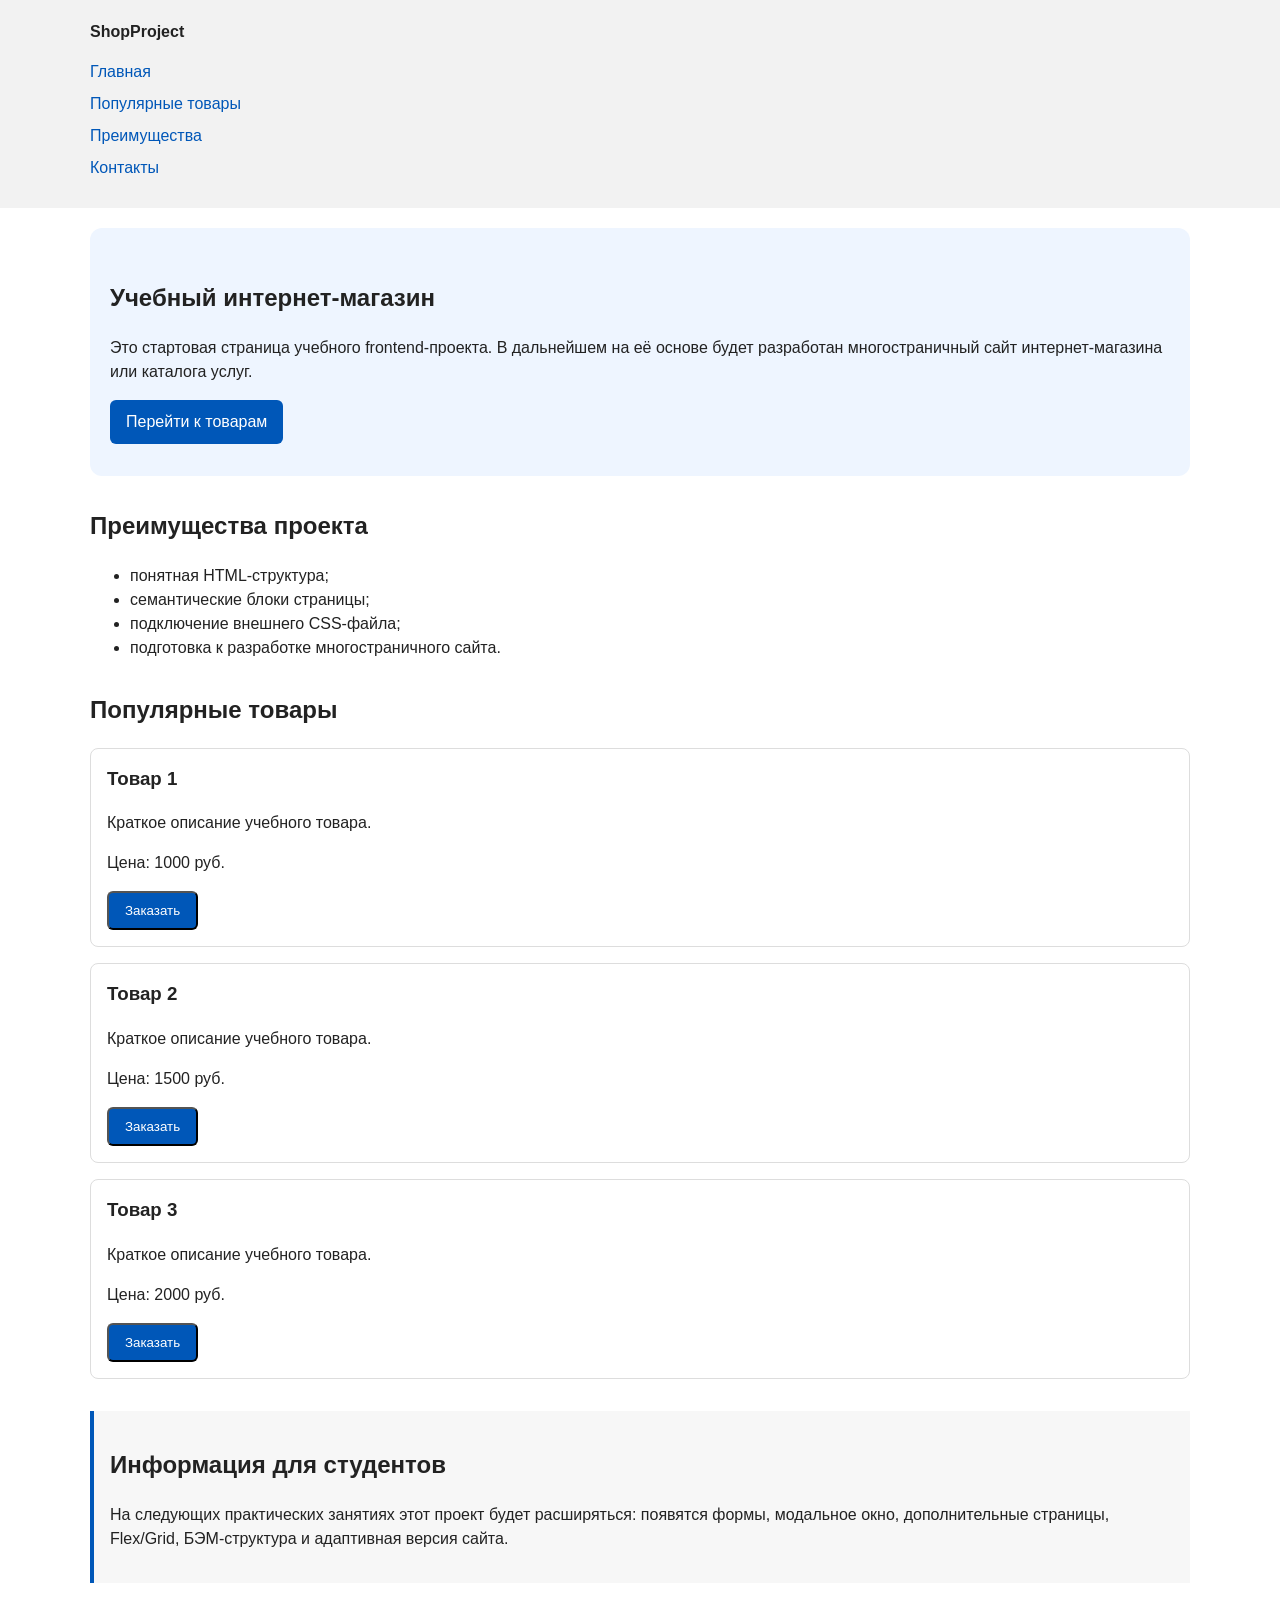
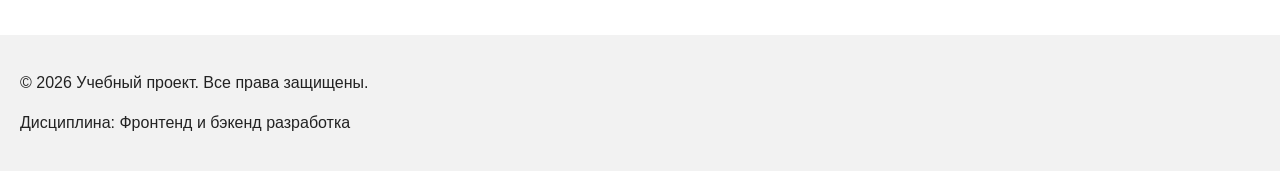
==== index.html @ 6df83c8a "feat: add oder form modal and validation" ====
<!DOCTYPE html>
<html lang="ru">
<head>
  <meta charset="UTF-8">
  <meta name="viewport" content="width=device-width, initial-scale=1.0">
  <title>Учебный интернет-магазин</title>
  <link rel="stylesheet" href="css/style.css">
  <script src="js/main.js" defer></script>
</head>
<body>
  <header>
    <div class="site-header">
      <a class="site-logo" href="index.html">ShopProject</a>
      <nav class="site-nav" aria-label="Основная навигация">
        <ul class="site-nav__list">
          <li><a href="index.html">Главная</a></li>
          <li><a href="#popular">Популярные товары</a></li>
          <li><a href="#advantages">Преимущества</a></li>
          <li><a href="#contacts">Контакты</a></li>
        </ul>
      </nav>
    </div>
  </header>
  <main>
    <!-- Основное содержимое страницы -->

    <section class="hero">
      <h1>Учебный интернет-магазин</h1>
      <p>
        Это стартовая страница учебного frontend-проекта.
        В дальнейшем на её основе будет разработан многостраничный сайт
        интернет-магазина или каталога услуг.
      </p>
      <a class="button" href="#popular">Перейти к товарам</a>
    </section>
    <section class="section" id="advantages">
      <h2>Преимущества проекта</h2>
      <ul class="advantages-list">
        <li>понятная HTML-структура;</li>
        <li>семантические блоки страницы;</li>
        <li>подключение внешнего CSS-файла;</li>
        <li>подготовка к разработке многостраничного сайта.</li>
      </ul>
    </section>
    <section class="section" id="popular">
      <h2>Популярные товары</h2>
      <article class="product-card">
        <h3>Товар 1</h3>
        <p>Краткое описание учебного товара.</p>
        <p>Цена: 1000 руб.</p>
        <button class="button product-card__button" type="button" data-product="Товар 1">
  Заказать
</button>
      </article>
      <article class="product-card">
        <h3>Товар 2</h3>
        <p>Краткое описание учебного товара.</p>
        <p>Цена: 1500 руб.</p>
        <button class="button product-card__button" type="button" data-product="Товар 1">
  Заказать
</button>
      </article>
      <article class="product-card">
        <h3>Товар 3</h3>
        <p>Краткое описание учебного товара.</p>
        <p>Цена: 2000 руб.</p>
        <button class="button product-card__button" type="button" data-product="Товар 1">
  Заказать
</button>
      </article>
    </section>
    <aside class="aside-info">
      <h2>Информация для студентов</h2>
      <p>
        На следующих практических занятиях этот проект будет расширяться:
        появятся формы, модальное окно, дополнительные страницы, Flex/Grid,
        БЭМ-структура и адаптивная версия сайта.
      </p>
    </aside>
  </main>
  <footer id="contacts">
    <p>&copy; 2026 Учебный проект. Все права защищены.</p>
    <p>Дисциплина: Фронтенд и бэкенд разработка</p>
  </footer>
</body>
<dialog class="order-dialog" id="order-dialog" aria-labelledby="order-dialog-title">
  <h2 id="order-dialog-title">Оформление заявки</h2>

  <form class="order-form" id="order-form" action="#" method="post" novalidate>
    <input id="selected-product" name="selected-product" type="hidden">

    <div class="form-field">
      <label for="order-name">Имя</label>
      <input
        id="order-name"
        name="name"
        type="text"
        placeholder="Введите ваше имя"
        minlength="2"
        autocomplete="given-name"
        required
      >
    </div>

    <div class="form-field">
      <label for="order-email">E-mail</label>
      <input
        id="order-email"
        name="email"
        type="email"
        placeholder="example@mail.ru"
        autocomplete="email"
        required
      >
    </div>

    <div class="form-field">
      <label for="order-phone">Телефон</label>
      <input
        id="order-phone"
        name="phone"
        type="tel"
        inputmode="tel"
        placeholder="+7 (900) 000-00-00"
        pattern="^\+7 \(\d{3}\) \d{3}-\d{2}-\d{2}$"
        required
      >
      <small>Формат: +7 (900) 000-00-00</small>
    </div>

    <div class="form-field">
      <label for="order-date">Дата связи</label>
      <input
        id="order-date"
        name="date"
        type="date"
      >
    </div>

    <div class="form-field">
      <label for="order-topic">Тема заявки</label>
      <select id="order-topic" name="topic" required>
        <option value="">Выберите тему</option>
        <option value="product">Заказ товара</option>
        <option value="consultation">Консультация</option>
        <option value="delivery">Доставка</option>
      </select>
    </div>

    <div class="form-field">
      <label for="order-comment">Комментарий</label>
      <textarea
        id="order-comment"
        name="comment"
        rows="4"
        placeholder="Укажите дополнительную информацию"
      ></textarea>
    </div>

    <div class="form-field form-field--checkbox">
      <label>
        <input
          id="order-agreement"
          name="agreement"
          type="checkbox"
          required
        >
        Я согласен на обработку данных
      </label>
    </div>

    <div class="form-actions">
      <button type="button" id="close-order-dialog">Закрыть</button>
      <button type="submit">Отправить заявку</button>
    </div>
  </form>
</dialog>

<p class="success-message" id="success-message" hidden>
  Форма успешно отправлена!
</p>
</html>
---- css/style.css ----
/*
Универсальное правило для всех элементов.
border-box делает расчёт размеров более понятным:
width включает content, padding и border.
*/
* {
  box-sizing: border-box;
}

/*
Убираем стандартный внешний отступ браузера у body.
Без этого вокруг страницы может появиться белая рамка.
*/
body {
  margin: 0;
  font-family: Arial, sans-serif;
  line-height: 1.5;
  color: #222222;
  background-color: #ffffff;
}

/*
Задаём внутренние отступы для основных областей страницы.
Это делает содержимое визуально отделённым от краёв окна браузера.
*/
header,
main,
footer {
  padding: 20px;
}

/*
Оформляем шапку страницы.
Пока используется простой светло-серый фон.
*/
header {
  background-color: #f2f2f2;
}

/*
Оформляем подвал страницы тем же фоном,
чтобы визуально отделить его от основного содержимого.
*/
footer {
  background-color: #f2f2f2;
}

/*
Ограничиваем ширину содержимого шапки,
чтобы оно не растягивалось слишком сильно на широких экранах.
*/
.site-header {
  max-width: 1100px;
  margin: 0 auto;
}

/*
Оформляем текстовый логотип.
*/
.site-logo {
  font-weight: bold;
  text-decoration: none;
  color: #222222;
}

/*
Убираем стандартные отступы и маркеры списка навигации.
*/
.site-nav__list {
  padding: 0;
  margin: 16px 0 0;
  list-style: none;
}

/*
Добавляем расстояние между пунктами меню.
*/
.site-nav__list li {
  margin-bottom: 8px;
}

/*
Оформляем ссылки меню.
*/
.site-nav__list a {
  color: #0057b8;
  text-decoration: none;
}

/*
При наведении мыши подчёркиваем ссылку.
Подробно состояния интерфейса будут рассмотрены в практической работе 1.7.
*/
.site-nav__list a:hover {
  text-decoration: underline;
}

/*
Hero-блок — первый крупный блок страницы.
Он визуально отделяется от остальных разделов фоном и отступами.
*/
.hero {
  max-width: 1100px;
  margin: 0 auto 32px;
  padding: 32px 20px;
  background-color: #eef5ff;
  border-radius: 12px;
}

/*
Общий класс для разделов страницы.
*/
.section {
  max-width: 1100px;
  margin: 0 auto 32px;
}

/*
Убираем лишний верхний отступ у заголовков разделов.
*/
.section h2 {
  margin-top: 0;
}

/*
Карточка товара — самостоятельный блок.
На следующих занятиях карточки будут доработаны и выстроены в сетку.
*/
.product-card {
  margin-bottom: 16px;
  padding: 16px;
  border: 1px solid #dddddd;
  border-radius: 8px;
  background-color: #ffffff;
}

/*
Убираем лишний верхний отступ у заголовка карточки.
*/
.product-card h3 {
  margin-top: 0;
}

/*
Пока это обычная ссылка, но визуально она оформляется как кнопка.
*/
.button {
  display: inline-block;
  padding: 10px 16px;
  color: #ffffff;
  background-color: #0057b8;
  text-decoration: none;
  border-radius: 6px;
}

/*
Простое состояние наведения для кнопки.
*/
.button:hover {
  background-color: #003f86;
}

/*
Дополнительный информационный блок.
*/
.aside-info {
  max-width: 1100px;
  margin: 0 auto 32px;
  padding: 16px;
  border-left: 4px solid #0057b8;
  background-color: #f7f7f7;
}
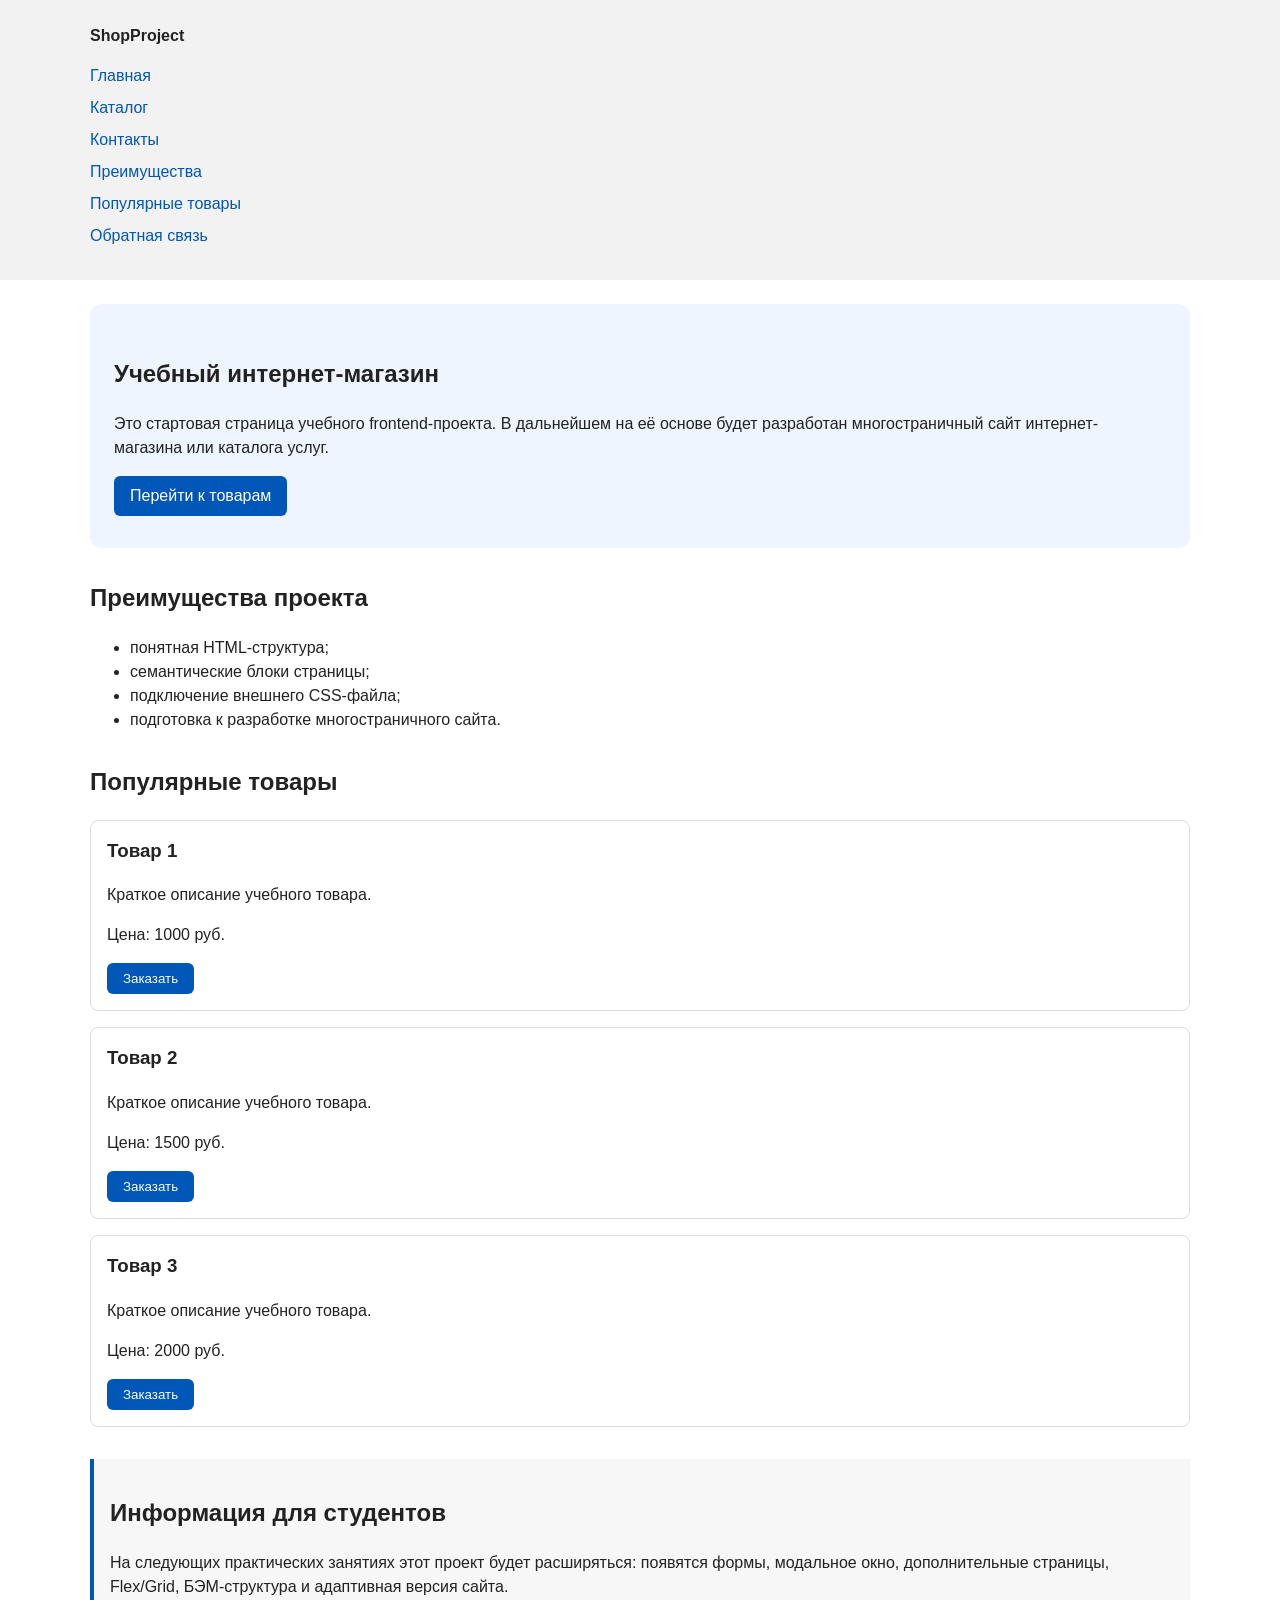
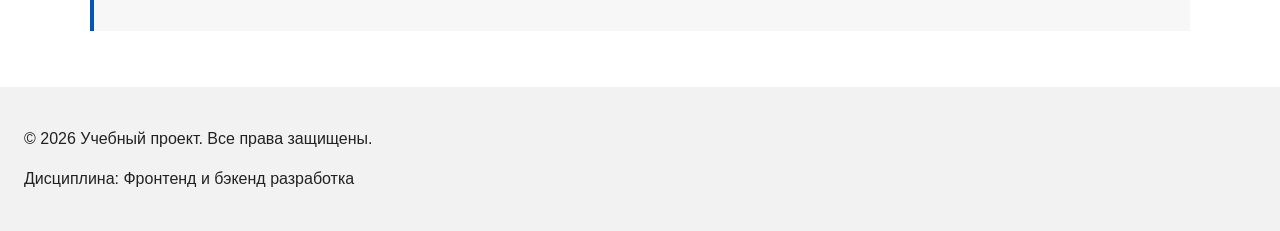
==== commit 2aafa9e9: "feat: add multi-page structure navigation and anchors" ====
--- a/index.html
+++ b/index.html
@@ -12,13 +12,15 @@
     <div class="site-header">
       <a class="site-logo" href="index.html">ShopProject</a>
       <nav class="site-nav" aria-label="Основная навигация">
-        <ul class="site-nav__list">
-          <li><a href="index.html">Главная</a></li>
-          <li><a href="#popular">Популярные товары</a></li>
-          <li><a href="#advantages">Преимущества</a></li>
-          <li><a href="#contacts">Контакты</a></li>
-        </ul>
-      </nav>
+  <ul class="site-nav__list">
+    <li><a href="index.html">Главная</a></li>
+    <li><a href="catalog.html">Каталог</a></li>
+    <li><a href="contacts.html">Контакты</a></li>
+    <li><a href="index.html#advantages">Преимущества</a></li>
+    <li><a href="index.html#popular">Популярные товары</a></li>
+    <li><a href="index.html#contacts">Обратная связь</a></li>
+  </ul>
+</nav>
     </div>
   </header>
   <main>
--- a/css/style.css
+++ b/css/style.css
@@ -7,18 +7,21 @@
   box-sizing: border-box;
 }
 
-/*
-Убираем стандартный внешний отступ браузера у body.
-Без этого вокруг страницы может появиться белая рамка.
-*/
+/* ===============================
+   2. Базовые стили
+   =============================== */
+
+* {
+  box-sizing: border-box;
+}
+
 body {
   margin: 0;
   font-family: Arial, sans-serif;
   line-height: 1.5;
-  color: #222222;
-  background-color: #ffffff;
-}
-
+  color: var(--color-text);
+  background-color: var(--color-bg);
+}
 /*
 Задаём внутренние отступы для основных областей страницы.
 Это делает содержимое визуально отделённым от краёв окна браузера.
@@ -26,7 +29,7 @@
 header,
 main,
 footer {
-  padding: 20px;
+  padding: var(--space-lg);
 }
 
 /*
@@ -127,30 +130,54 @@
 На следующих занятиях карточки будут доработаны и выстроены в сетку.
 */
 .product-card {
-  margin-bottom: 16px;
-  padding: 16px;
-  border: 1px solid #dddddd;
-  border-radius: 8px;
-  background-color: #ffffff;
-}
-
-/*
-Убираем лишний верхний отступ у заголовка карточки.
-*/
+  margin-bottom: var(--space-md);
+  padding: var(--space-md);
+  border: 1px solid var(--color-border);
+  border-radius: var(--radius-md);
+  background-color: var(--color-bg);
+}
+
+.product-card:hover {
+  border-color: var(--color-primary);
+}
+
 .product-card h3 {
   margin-top: 0;
 }
 
 /*
+Убираем лишний верхний отступ у заголовка карточки.
+*/
+.product-card h3 {
+  margin-top: 0;
+}
+
+/*
 Пока это обычная ссылка, но визуально она оформляется как кнопка.
 */
 .button {
   display: inline-block;
-  padding: 10px 16px;
-  color: #ffffff;
-  background-color: #0057b8;
+  padding: var(--space-sm) var(--space-md);
+  color: var(--color-white);
+  background-color: var(--color-primary);
   text-decoration: none;
-  border-radius: 6px;
+  border: none;
+  border-radius: var(--radius-sm);
+  cursor: pointer;
+}
+
+.button:hover {
+  background-color: var(--color-primary-dark);
+}
+
+.button:focus-visible {
+  outline: 2px solid var(--color-primary);
+  outline-offset: 3px;
+}
+
+.button:disabled {
+  opacity: 0.6;
+  cursor: not-allowed;
 }
 
 /*
@@ -164,9 +191,261 @@
 Дополнительный информационный блок.
 */
 .aside-info {
-  max-width: 1100px;
-  margin: 0 auto 32px;
-  padding: 16px;
-  border-left: 4px solid #0057b8;
-  background-color: #f7f7f7;
-}
+  max-width: var(--container-width);
+  margin: 0 auto var(--space-xl);
+  padding: var(--space-md);
+  border-left: 4px solid var(--color-primary);
+  background-color: var(--color-surface);
+}
+/*
+  Модальное окно.
+  Элемент dialog сам умеет открываться поверх страницы.
+*/
+.order-dialog {
+  width: min(100% - 32px, 560px);
+  padding: 24px;
+  border: none;
+  border-radius: 12px;
+}
+
+/*
+  Затемнение фона за модальным окном.
+*/
+.order-dialog::backdrop {
+  background-color: rgba(0, 0, 0, 0.5);
+}
+
+/*
+  Поле формы.
+  Каждый блок получает нижний отступ.
+*/
+.form-field {
+  margin-bottom: 16px;
+}
+
+/*
+  Подпись поля.
+*/
+.form-field label {
+  display: block;
+  margin-bottom: 6px;
+}
+
+/*
+  Основные поля формы.
+*/
+.form-field input,
+.form-field select,
+.form-field textarea {
+  width: 100%;
+  padding: 10px 12px;
+  border: 1px solid #cccccc;
+  border-radius: 6px;
+  font: inherit;
+}
+
+/*
+  Checkbox не должен занимать всю ширину.
+*/
+.form-field input[type="checkbox"] {
+  width: auto;
+}
+
+/*
+  Подсказка под полем телефона.
+*/
+.form-field small {
+  display: block;
+  margin-top: 4px;
+  color: #666666;
+}
+
+/*
+  Видимый фокус для клавиатурной навигации.
+*/
+.form-field input:focus-visible,
+.form-field select:focus-visible,
+.form-field textarea:focus-visible,
+.form-actions button:focus-visible {
+  outline: 2px solid #0057b8;
+  outline-offset: 2px;
+}
+
+/*
+  Подсветка ошибочных полей.
+  Атрибут aria-invalid будет добавляться через JavaScript.
+*/
+[aria-invalid="true"] {
+  border-color: #b00020;
+}
+
+/*
+  Кнопки формы.
+*/
+.form-actions {
+  display: flex;
+  gap: 12px;
+  margin-top: 20px;
+}
+
+/*
+  Сообщение об успешной отправке.
+*/
+.success-message {
+  max-width: var(--container-width);
+  margin: var(--space-lg) auto;
+  padding: var(--space-md);
+  border-left: 4px solid var(--color-success);
+  background-color: var(--color-success-bg);
+}
+
+/* ===============================
+   1. Переменные проекта
+   =============================== */
+:root {
+  /* Основные цвета проекта */
+  --color-bg: #ffffff;
+  --color-text: #222222;
+  --color-muted: #666666;
+  --color-primary: #0057b8;
+  --color-primary-dark: #003f86;
+  --color-border: #dddddd;
+  --color-surface: #f7f7f7;
+  --color-surface-accent: #eef5ff;
+  --color-danger: #b00020;
+  --color-success: #168a2f;
+  --color-success-bg: #eefaf0;
+  --color-white: #ffffff;
+
+  /* Отступы */
+  --space-xs: 4px;
+  --space-sm: 8px;
+  --space-md: 16px;
+  --space-lg: 24px;
+  --space-xl: 32px;
+
+  /* Скругления */
+  --radius-sm: 6px;
+  --radius-md: 8px;
+  --radius-lg: 12px;
+
+  /* Размеры */
+  --container-width: 1100px;
+}
+/* ===============================
+   3. Общие элементы интерфейса
+   =============================== */
+a {
+  color: var(--color-primary);
+}
+
+a:hover {
+  color: var(--color-primary-dark);
+}
+
+a:focus-visible {
+  outline: 2px solid var(--color-primary);
+  outline-offset: 3px;
+}
+/* ===============================
+   4. Компоненты страницы
+   =============================== */
+.hero {
+  max-width: var(--container-width);
+  margin: 0 auto var(--space-xl);
+  padding: var(--space-xl) var(--space-lg);
+  background-color: var(--color-surface-accent);
+  border-radius: var(--radius-lg);
+}
+
+.section {
+  max-width: var(--container-width);
+  margin: 0 auto var(--space-xl);
+}
+
+.section h2 {
+  margin-top: 0;
+}
+/* ===============================
+   5. Форма и модальное окно
+   =============================== */
+
+.order-dialog {
+  width: min(100% - 32px, 560px);
+  padding: var(--space-lg);
+  border: none;
+  border-radius: var(--radius-lg);
+}
+
+.order-dialog::backdrop {
+  background-color: rgba(0, 0, 0, 0.5);
+}
+
+.form-field {
+  margin-bottom: var(--space-md);
+}
+
+.form-field label {
+  display: block;
+  margin-bottom: var(--space-xs);
+}
+
+.form-field input,
+.form-field select,
+.form-field textarea {
+  width: 100%;
+  padding: 10px 12px;
+  border: 1px solid var(--color-border);
+  border-radius: var(--radius-sm);
+  font: inherit;
+}
+
+.form-field input[type="checkbox"] {
+  width: auto;
+}
+
+.form-field small {
+  display: block;
+  margin-top: var(--space-xs);
+  color: var(--color-muted);
+}
+
+.form-field input:hover,
+.form-field select:hover,
+.form-field textarea:hover {
+  border-color: var(--color-primary);
+}
+
+.form-field input:focus-visible,
+.form-field select:focus-visible,
+.form-field textarea:focus-visible,
+.form-actions button:focus-visible {
+  outline: 2px solid var(--color-primary);
+  outline-offset: 3px;
+}
+
+[aria-invalid="true"] {
+  border-color: var(--color-danger);
+}
+.breadcrumbs {
+  max-width: var(--container-width);
+  margin: 0 auto var(--space-md);
+  font-size: 14px;
+  color: var(--color-muted);
+}
+
+.breadcrumbs a {
+  color: var(--color-primary);
+}
+
+.breadcrumbs span::before {
+  content: " / ";
+  color: var(--color-muted);
+}
+html {
+  scroll-behavior: smooth;
+}
+:target {
+  outline: 2px dashed var(--color-primary);
+  outline-offset: 4px;
+}
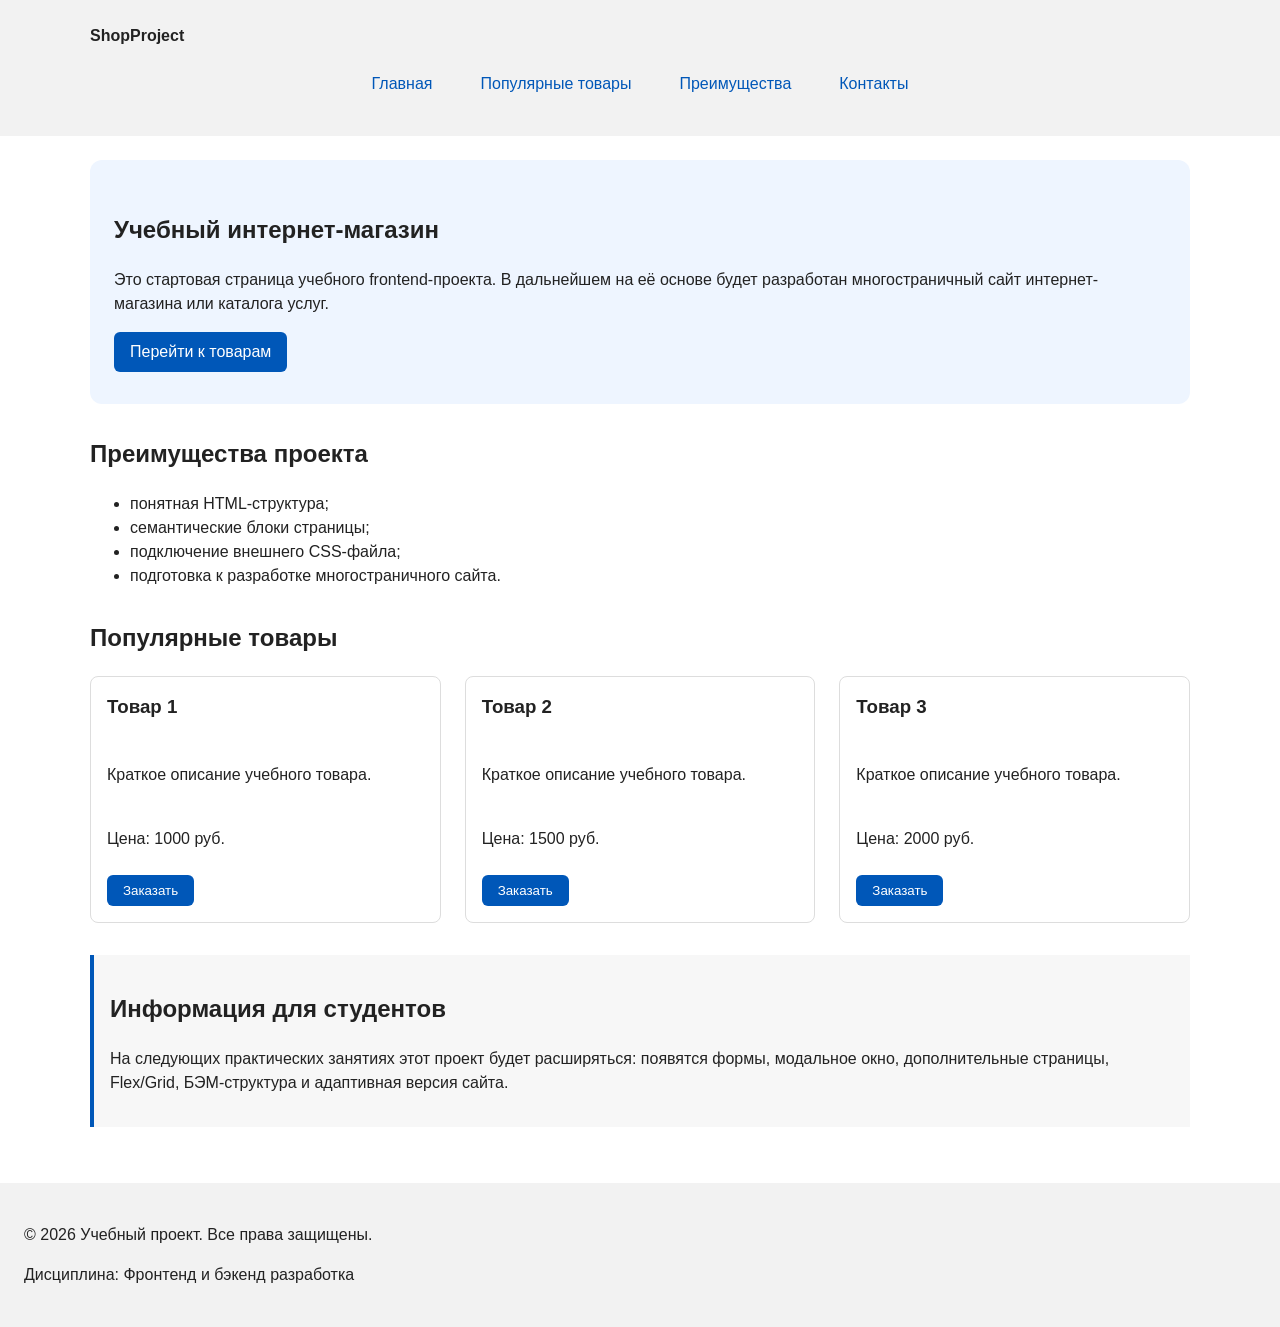
==== commit e78c383d: "feat: add flex navigation and grid catalog layout" ====
--- a/index.html
+++ b/index.html
@@ -12,15 +12,13 @@
     <div class="site-header">
       <a class="site-logo" href="index.html">ShopProject</a>
       <nav class="site-nav" aria-label="Основная навигация">
-  <ul class="site-nav__list">
-    <li><a href="index.html">Главная</a></li>
-    <li><a href="catalog.html">Каталог</a></li>
-    <li><a href="contacts.html">Контакты</a></li>
-    <li><a href="index.html#advantages">Преимущества</a></li>
-    <li><a href="index.html#popular">Популярные товары</a></li>
-    <li><a href="index.html#contacts">Обратная связь</a></li>
-  </ul>
-</nav>
+        <ul class="site-nav__list">
+          <li><a href="index.html">Главная</a></li>
+          <li><a href="#popular">Популярные товары</a></li>
+          <li><a href="#advantages">Преимущества</a></li>
+          <li><a href="#contacts">Контакты</a></li>
+        </ul>
+      </nav>
     </div>
   </header>
   <main>
@@ -45,32 +43,37 @@
       </ul>
     </section>
     <section class="section" id="popular">
-      <h2>Популярные товары</h2>
-      <article class="product-card">
-        <h3>Товар 1</h3>
-        <p>Краткое описание учебного товара.</p>
-        <p>Цена: 1000 руб.</p>
-        <button class="button product-card__button" type="button" data-product="Товар 1">
-  Заказать
-</button>
-      </article>
-      <article class="product-card">
-        <h3>Товар 2</h3>
-        <p>Краткое описание учебного товара.</p>
-        <p>Цена: 1500 руб.</p>
-        <button class="button product-card__button" type="button" data-product="Товар 1">
-  Заказать
-</button>
-      </article>
-      <article class="product-card">
-        <h3>Товар 3</h3>
-        <p>Краткое описание учебного товара.</p>
-        <p>Цена: 2000 руб.</p>
-        <button class="button product-card__button" type="button" data-product="Товар 1">
-  Заказать
-</button>
-      </article>
-    </section>
+  <h2>Популярные товары</h2>
+
+  <div class="products-grid">
+    <article class="product-card">
+      <h3>Товар 1</h3>
+      <p>Краткое описание учебного товара.</p>
+      <p>Цена: 1000 руб.</p>
+      <button class="button product-card__button" type="button" data-product="Товар 1">
+        Заказать
+      </button>
+    </article>
+
+    <article class="product-card">
+      <h3>Товар 2</h3>
+      <p>Краткое описание учебного товара.</p>
+      <p>Цена: 1500 руб.</p>
+      <button class="button product-card__button" type="button" data-product="Товар 2">
+        Заказать
+      </button>
+    </article>
+
+    <article class="product-card">
+      <h3>Товар 3</h3>
+      <p>Краткое описание учебного товара.</p>
+      <p>Цена: 2000 руб.</p>
+      <button class="button product-card__button" type="button" data-product="Товар 3">
+        Заказать
+      </button>
+    </article>
+  </div>
+</section>
     <aside class="aside-info">
       <h2>Информация для студентов</h2>
       <p>
--- a/css/style.css
+++ b/css/style.css
@@ -70,8 +70,13 @@
 Убираем стандартные отступы и маркеры списка навигации.
 */
 .site-nav__list {
+  display: flex;
+  flex-wrap: wrap;
+  justify-content: center;
+  align-items: center;
+  gap: var(--space-md);
   padding: 0;
-  margin: 16px 0 0;
+  margin: var(--space-md) 0 0;
   list-style: none;
 }
 
@@ -86,10 +91,17 @@
 Оформляем ссылки меню.
 */
 .site-nav__list a {
-  color: #0057b8;
+  display: inline-block;
+  padding: var(--space-sm) var(--space-md);
+  color: var(--color-primary);
   text-decoration: none;
-}
-
+  border-radius: var(--radius-sm);
+}
+
+.site-nav__list a:hover {
+  color: var(--color-white);
+  background-color: var(--color-primary);
+}
 /*
 При наведении мыши подчёркиваем ссылку.
 Подробно состояния интерфейса будут рассмотрены в практической работе 1.7.
@@ -130,11 +142,19 @@
 На следующих занятиях карточки будут доработаны и выстроены в сетку.
 */
 .product-card {
-  margin-bottom: var(--space-md);
+  display: flex;
+  flex-direction: column;
+  gap: var(--space-sm);
+  margin-bottom: 0;
   padding: var(--space-md);
   border: 1px solid var(--color-border);
   border-radius: var(--radius-md);
   background-color: var(--color-bg);
+}
+
+.product-card .button {
+  margin-top: auto;
+  align-self: flex-start;
 }
 
 .product-card:hover {
@@ -448,4 +468,58 @@
 :target {
   outline: 2px dashed var(--color-primary);
   outline-offset: 4px;
+}
+.products-grid {
+  display: grid;
+  grid-template-columns: repeat(3, 1fr);
+  gap: var(--space-lg);
+}
+.catalog-layout {
+  max-width: var(--container-width);
+  margin: 0 auto var(--space-xl);
+  display: grid;
+  grid-template-columns: 260px 1fr;
+  grid-template-areas: "filters products";
+  gap: var(--space-lg);
+}
+
+.catalog-filters {
+  grid-area: filters;
+  padding: var(--space-md);
+  border: 1px solid var(--color-border);
+  border-radius: var(--radius-md);
+  background-color: var(--color-surface);
+}
+
+.catalog-products {
+  grid-area: products;
+}
+
+.filters-form {
+  display: grid;
+  gap: var(--space-md);
+}
+
+.filters-form fieldset {
+  margin: 0;
+  padding: var(--space-md);
+  border: 1px solid var(--color-border);
+  border-radius: var(--radius-sm);
+}
+
+.filters-form legend {
+  font-weight: 700;
+}
+
+.filters-form label {
+  display: block;
+  margin-bottom: var(--space-sm);
+}
+
+.filters-form input[type="number"] {
+  width: 100%;
+  padding: 8px 10px;
+  border: 1px solid var(--color-border);
+  border-radius: var(--radius-sm);
+  font: inherit;
 }
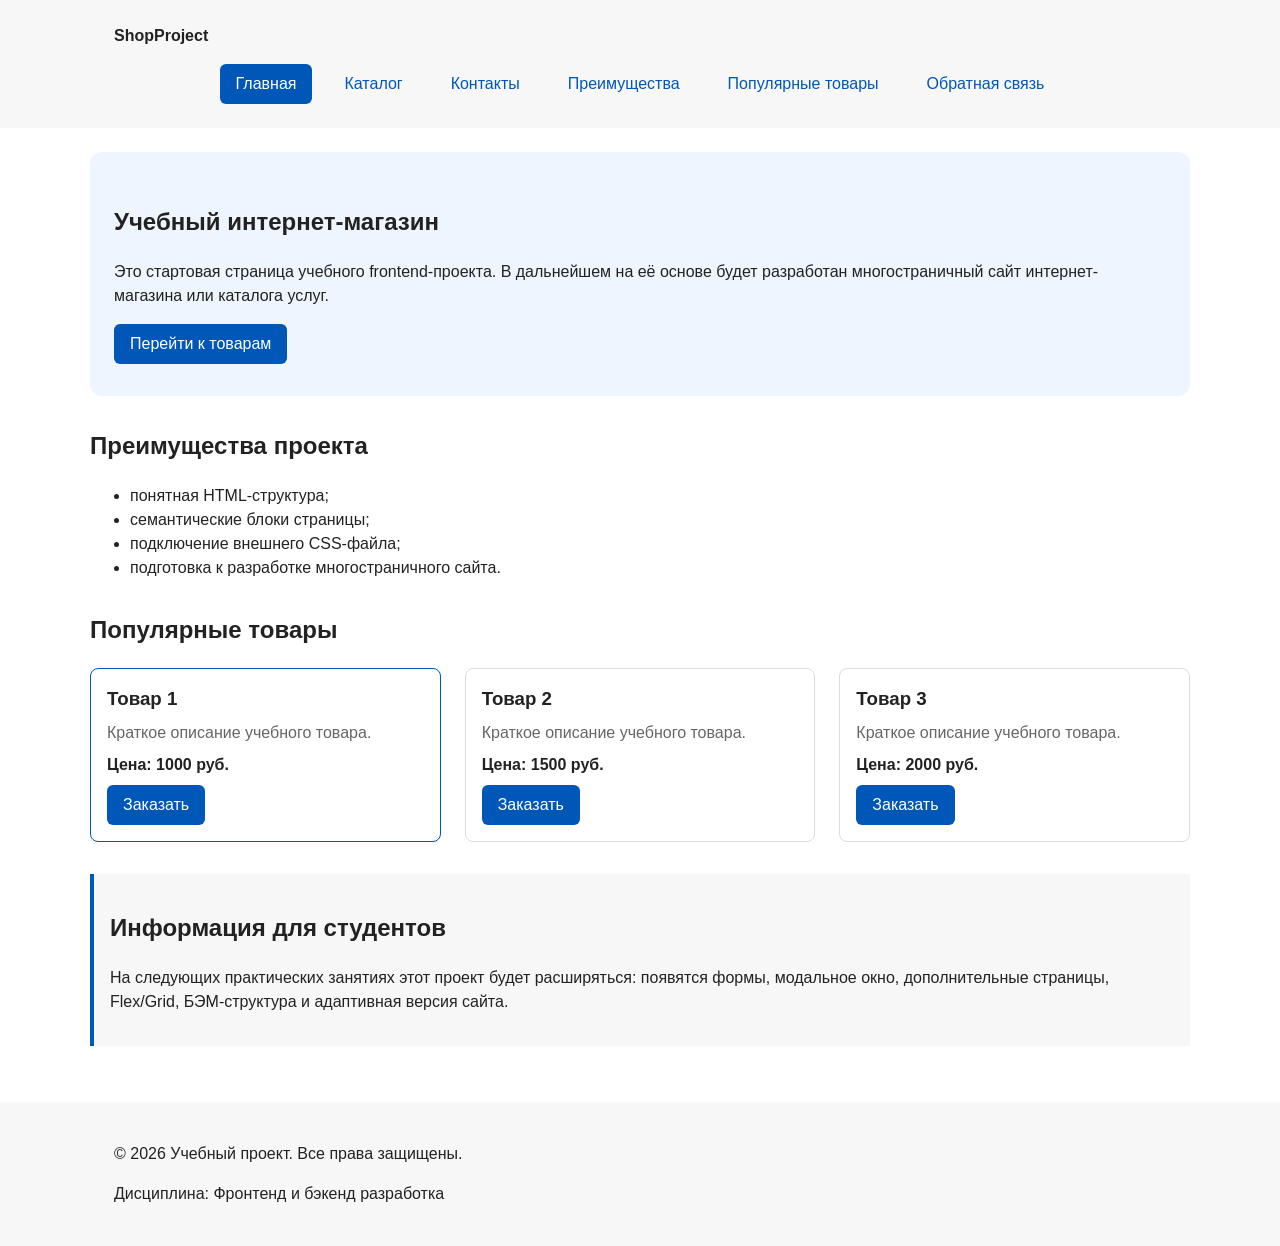
==== commit ffb85d81: "refactor: apply BEM naming to CSS classes" ====
--- a/index.html
+++ b/index.html
@@ -3,26 +3,42 @@
 <head>
   <meta charset="UTF-8">
   <meta name="viewport" content="width=device-width, initial-scale=1.0">
-  <title>Учебный интернет-магазин</title>
+  <meta name="description" content="Главная страница учебного интернет-магазина: популярные товары, преимущества проекта и форма заявки.">
+  <title>Главная – Учебный интернет-магазин</title>
   <link rel="stylesheet" href="css/style.css">
   <script src="js/main.js" defer></script>
 </head>
 <body>
-  <header>
-    <div class="site-header">
-      <a class="site-logo" href="index.html">ShopProject</a>
+
+  <header class="site-header">
+    <div class="site-header__inner">
+      <a class="site-header__logo" href="index.html">ShopProject</a>
       <nav class="site-nav" aria-label="Основная навигация">
         <ul class="site-nav__list">
-          <li><a href="index.html">Главная</a></li>
-          <li><a href="#popular">Популярные товары</a></li>
-          <li><a href="#advantages">Преимущества</a></li>
-          <li><a href="#contacts">Контакты</a></li>
+          <li class="site-nav__item">
+            <a class="site-nav__link site-nav__link--active" href="index.html">Главная</a>
+          </li>
+          <li class="site-nav__item">
+            <a class="site-nav__link" href="catalog.html">Каталог</a>
+          </li>
+          <li class="site-nav__item">
+            <a class="site-nav__link" href="contacts.html">Контакты</a>
+          </li>
+          <li class="site-nav__item">
+            <a class="site-nav__link" href="index.html#advantages">Преимущества</a>
+          </li>
+          <li class="site-nav__item">
+            <a class="site-nav__link" href="index.html#popular">Популярные товары</a>
+          </li>
+          <li class="site-nav__item">
+            <a class="site-nav__link" href="index.html#contacts">Обратная связь</a>
+          </li>
         </ul>
       </nav>
     </div>
   </header>
+
   <main>
-    <!-- Основное содержимое страницы -->
 
     <section class="hero">
       <h1>Учебный интернет-магазин</h1>
@@ -31,8 +47,9 @@
         В дальнейшем на её основе будет разработан многостраничный сайт
         интернет-магазина или каталога услуг.
       </p>
-      <a class="button" href="#popular">Перейти к товарам</a>
+      <a class="button button--primary" href="#popular">Перейти к товарам</a>
     </section>
+
     <section class="section" id="advantages">
       <h2>Преимущества проекта</h2>
       <ul class="advantages-list">
@@ -42,146 +59,160 @@
         <li>подготовка к разработке многостраничного сайта.</li>
       </ul>
     </section>
+
     <section class="section" id="popular">
-  <h2>Популярные товары</h2>
-
-  <div class="products-grid">
-    <article class="product-card">
-      <h3>Товар 1</h3>
-      <p>Краткое описание учебного товара.</p>
-      <p>Цена: 1000 руб.</p>
-      <button class="button product-card__button" type="button" data-product="Товар 1">
-        Заказать
-      </button>
-    </article>
-
-    <article class="product-card">
-      <h3>Товар 2</h3>
-      <p>Краткое описание учебного товара.</p>
-      <p>Цена: 1500 руб.</p>
-      <button class="button product-card__button" type="button" data-product="Товар 2">
-        Заказать
-      </button>
-    </article>
-
-    <article class="product-card">
-      <h3>Товар 3</h3>
-      <p>Краткое описание учебного товара.</p>
-      <p>Цена: 2000 руб.</p>
-      <button class="button product-card__button" type="button" data-product="Товар 3">
-        Заказать
-      </button>
-    </article>
-  </div>
-</section>
+      <h2>Популярные товары</h2>
+
+      <div class="products-grid">
+        <article class="product-card product-card--featured">
+          <h3 class="product-card__title">Товар 1</h3>
+          <p class="product-card__description">Краткое описание учебного товара.</p>
+          <p class="product-card__price">Цена: 1000 руб.</p>
+          <button class="button button--primary product-card__button"
+                  type="button"
+                  data-product="Товар 1">
+            Заказать
+          </button>
+        </article>
+
+        <article class="product-card">
+          <h3 class="product-card__title">Товар 2</h3>
+          <p class="product-card__description">Краткое описание учебного товара.</p>
+          <p class="product-card__price">Цена: 1500 руб.</p>
+          <button class="button button--primary product-card__button"
+                  type="button"
+                  data-product="Товар 2">
+            Заказать
+          </button>
+        </article>
+
+        <article class="product-card">
+          <h3 class="product-card__title">Товар 3</h3>
+          <p class="product-card__description">Краткое описание учебного товара.</p>
+          <p class="product-card__price">Цена: 2000 руб.</p>
+          <button class="button button--primary product-card__button"
+                  type="button"
+                  data-product="Товар 3">
+            Заказать
+          </button>
+        </article>
+      </div>
+    </section>
+
     <aside class="aside-info">
       <h2>Информация для студентов</h2>
       <p>
         На следующих практических занятиях этот проект будет расширяться:
-        появятся формы, модальное окно, дополнительные страницы, Flex/Grid,
-        БЭМ-структура и адаптивная версия сайта.
+        появятся формы, модальное окно, дополнительные страницы,
+        Flex/Grid, БЭМ-структура и адаптивная версия сайта.
       </p>
     </aside>
+
+    <p class="success-message" id="success-message" hidden>
+      Форма успешно отправлена!
+    </p>
+
   </main>
-  <footer id="contacts">
-    <p>&copy; 2026 Учебный проект. Все права защищены.</p>
-    <p>Дисциплина: Фронтенд и бэкенд разработка</p>
+
+  <footer class="site-footer" id="contacts">
+    <div class="site-footer__inner">
+      <p>&copy; 2026 Учебный проект. Все права защищены.</p>
+      <p>Дисциплина: Фронтенд и бэкенд разработка</p>
+    </div>
   </footer>
+
+  <dialog class="order-dialog" id="order-dialog" aria-labelledby="order-dialog-title">
+    <h2 class="order-dialog__title" id="order-dialog-title">Оформление заявки</h2>
+
+    <form class="order-form" id="order-form" action="#" method="post" novalidate>
+      <input id="selected-product" name="selected-product" type="hidden">
+
+      <div class="order-form__field">
+        <label class="order-form__label" for="order-name">Имя</label>
+        <input class="order-form__input"
+               id="order-name"
+               name="name"
+               type="text"
+               placeholder="Введите ваше имя"
+               minlength="2"
+               autocomplete="given-name"
+               required>
+      </div>
+
+      <div class="order-form__field">
+        <label class="order-form__label" for="order-email">E-mail</label>
+        <input class="order-form__input"
+               id="order-email"
+               name="email"
+               type="email"
+               placeholder="example@mail.ru"
+               autocomplete="email"
+               required>
+      </div>
+
+      <div class="order-form__field">
+        <label class="order-form__label" for="order-phone">Телефон</label>
+        <input class="order-form__input"
+               id="order-phone"
+               name="phone"
+               type="tel"
+               inputmode="tel"
+               placeholder="+7 (900) 000-00-00"
+               pattern="^\+7 \(\d{3}\) \d{3}-\d{2}-\d{2}$"
+               required>
+        <small class="order-form__hint">Формат: +7 (900) 000-00-00</small>
+      </div>
+
+      <div class="order-form__field">
+        <label class="order-form__label" for="order-date">Дата связи</label>
+        <input class="order-form__input"
+               id="order-date"
+               name="date"
+               type="date">
+      </div>
+
+      <div class="order-form__field">
+        <label class="order-form__label" for="order-topic">Тема заявки</label>
+        <select class="order-form__select" id="order-topic" name="topic" required>
+          <option value="">Выберите тему</option>
+          <option value="product">Заказ товара</option>
+          <option value="consultation">Консультация</option>
+          <option value="delivery">Доставка</option>
+        </select>
+      </div>
+
+      <div class="order-form__field">
+        <label class="order-form__label" for="order-comment">Комментарий</label>
+        <textarea class="order-form__textarea"
+                  id="order-comment"
+                  name="comment"
+                  rows="4"
+                  placeholder="Укажите дополнительную информацию"></textarea>
+      </div>
+
+      <div class="order-form__field order-form__field--checkbox">
+        <label class="order-form__label">
+          <input class="order-form__input order-form__input--checkbox"
+                 id="order-agreement"
+                 name="agreement"
+                 type="checkbox"
+                 required>
+          Я согласен на обработку данных
+        </label>
+      </div>
+
+      <div class="order-form__actions">
+        <button class="button button--secondary"
+                type="button"
+                id="close-order-dialog">
+          Закрыть
+        </button>
+        <button class="button button--primary" type="submit">
+          Отправить заявку
+        </button>
+      </div>
+    </form>
+  </dialog>
+
 </body>
-<dialog class="order-dialog" id="order-dialog" aria-labelledby="order-dialog-title">
-  <h2 id="order-dialog-title">Оформление заявки</h2>
-
-  <form class="order-form" id="order-form" action="#" method="post" novalidate>
-    <input id="selected-product" name="selected-product" type="hidden">
-
-    <div class="form-field">
-      <label for="order-name">Имя</label>
-      <input
-        id="order-name"
-        name="name"
-        type="text"
-        placeholder="Введите ваше имя"
-        minlength="2"
-        autocomplete="given-name"
-        required
-      >
-    </div>
-
-    <div class="form-field">
-      <label for="order-email">E-mail</label>
-      <input
-        id="order-email"
-        name="email"
-        type="email"
-        placeholder="example@mail.ru"
-        autocomplete="email"
-        required
-      >
-    </div>
-
-    <div class="form-field">
-      <label for="order-phone">Телефон</label>
-      <input
-        id="order-phone"
-        name="phone"
-        type="tel"
-        inputmode="tel"
-        placeholder="+7 (900) 000-00-00"
-        pattern="^\+7 \(\d{3}\) \d{3}-\d{2}-\d{2}$"
-        required
-      >
-      <small>Формат: +7 (900) 000-00-00</small>
-    </div>
-
-    <div class="form-field">
-      <label for="order-date">Дата связи</label>
-      <input
-        id="order-date"
-        name="date"
-        type="date"
-      >
-    </div>
-
-    <div class="form-field">
-      <label for="order-topic">Тема заявки</label>
-      <select id="order-topic" name="topic" required>
-        <option value="">Выберите тему</option>
-        <option value="product">Заказ товара</option>
-        <option value="consultation">Консультация</option>
-        <option value="delivery">Доставка</option>
-      </select>
-    </div>
-
-    <div class="form-field">
-      <label for="order-comment">Комментарий</label>
-      <textarea
-        id="order-comment"
-        name="comment"
-        rows="4"
-        placeholder="Укажите дополнительную информацию"
-      ></textarea>
-    </div>
-
-    <div class="form-field form-field--checkbox">
-      <label>
-        <input
-          id="order-agreement"
-          name="agreement"
-          type="checkbox"
-          required
-        >
-        Я согласен на обработку данных
-      </label>
-    </div>
-
-    <div class="form-actions">
-      <button type="button" id="close-order-dialog">Закрыть</button>
-      <button type="submit">Отправить заявку</button>
-    </div>
-  </form>
-</dialog>
-
-<p class="success-message" id="success-message" hidden>
-  Форма успешно отправлена!
-</p>
-</html>
+</html>
--- a/css/style.css
+++ b/css/style.css
@@ -1,327 +1,6 @@
-/*
-Универсальное правило для всех элементов.
-border-box делает расчёт размеров более понятным:
-width включает content, padding и border.
-*/
-* {
-  box-sizing: border-box;
-}
-
-/* ===============================
-   2. Базовые стили
-   =============================== */
-
-* {
-  box-sizing: border-box;
-}
-
-body {
-  margin: 0;
-  font-family: Arial, sans-serif;
-  line-height: 1.5;
-  color: var(--color-text);
-  background-color: var(--color-bg);
-}
-/*
-Задаём внутренние отступы для основных областей страницы.
-Это делает содержимое визуально отделённым от краёв окна браузера.
-*/
-header,
-main,
-footer {
-  padding: var(--space-lg);
-}
-
-/*
-Оформляем шапку страницы.
-Пока используется простой светло-серый фон.
-*/
-header {
-  background-color: #f2f2f2;
-}
-
-/*
-Оформляем подвал страницы тем же фоном,
-чтобы визуально отделить его от основного содержимого.
-*/
-footer {
-  background-color: #f2f2f2;
-}
-
-/*
-Ограничиваем ширину содержимого шапки,
-чтобы оно не растягивалось слишком сильно на широких экранах.
-*/
-.site-header {
-  max-width: 1100px;
-  margin: 0 auto;
-}
-
-/*
-Оформляем текстовый логотип.
-*/
-.site-logo {
-  font-weight: bold;
-  text-decoration: none;
-  color: #222222;
-}
-
-/*
-Убираем стандартные отступы и маркеры списка навигации.
-*/
-.site-nav__list {
-  display: flex;
-  flex-wrap: wrap;
-  justify-content: center;
-  align-items: center;
-  gap: var(--space-md);
-  padding: 0;
-  margin: var(--space-md) 0 0;
-  list-style: none;
-}
-
-/*
-Добавляем расстояние между пунктами меню.
-*/
-.site-nav__list li {
-  margin-bottom: 8px;
-}
-
-/*
-Оформляем ссылки меню.
-*/
-.site-nav__list a {
-  display: inline-block;
-  padding: var(--space-sm) var(--space-md);
-  color: var(--color-primary);
-  text-decoration: none;
-  border-radius: var(--radius-sm);
-}
-
-.site-nav__list a:hover {
-  color: var(--color-white);
-  background-color: var(--color-primary);
-}
-/*
-При наведении мыши подчёркиваем ссылку.
-Подробно состояния интерфейса будут рассмотрены в практической работе 1.7.
-*/
-.site-nav__list a:hover {
-  text-decoration: underline;
-}
-
-/*
-Hero-блок — первый крупный блок страницы.
-Он визуально отделяется от остальных разделов фоном и отступами.
-*/
-.hero {
-  max-width: 1100px;
-  margin: 0 auto 32px;
-  padding: 32px 20px;
-  background-color: #eef5ff;
-  border-radius: 12px;
-}
-
-/*
-Общий класс для разделов страницы.
-*/
-.section {
-  max-width: 1100px;
-  margin: 0 auto 32px;
-}
-
-/*
-Убираем лишний верхний отступ у заголовков разделов.
-*/
-.section h2 {
-  margin-top: 0;
-}
-
-/*
-Карточка товара — самостоятельный блок.
-На следующих занятиях карточки будут доработаны и выстроены в сетку.
-*/
-.product-card {
-  display: flex;
-  flex-direction: column;
-  gap: var(--space-sm);
-  margin-bottom: 0;
-  padding: var(--space-md);
-  border: 1px solid var(--color-border);
-  border-radius: var(--radius-md);
-  background-color: var(--color-bg);
-}
-
-.product-card .button {
-  margin-top: auto;
-  align-self: flex-start;
-}
-
-.product-card:hover {
-  border-color: var(--color-primary);
-}
-
-.product-card h3 {
-  margin-top: 0;
-}
-
-/*
-Убираем лишний верхний отступ у заголовка карточки.
-*/
-.product-card h3 {
-  margin-top: 0;
-}
-
-/*
-Пока это обычная ссылка, но визуально она оформляется как кнопка.
-*/
-.button {
-  display: inline-block;
-  padding: var(--space-sm) var(--space-md);
-  color: var(--color-white);
-  background-color: var(--color-primary);
-  text-decoration: none;
-  border: none;
-  border-radius: var(--radius-sm);
-  cursor: pointer;
-}
-
-.button:hover {
-  background-color: var(--color-primary-dark);
-}
-
-.button:focus-visible {
-  outline: 2px solid var(--color-primary);
-  outline-offset: 3px;
-}
-
-.button:disabled {
-  opacity: 0.6;
-  cursor: not-allowed;
-}
-
-/*
-Простое состояние наведения для кнопки.
-*/
-.button:hover {
-  background-color: #003f86;
-}
-
-/*
-Дополнительный информационный блок.
-*/
-.aside-info {
-  max-width: var(--container-width);
-  margin: 0 auto var(--space-xl);
-  padding: var(--space-md);
-  border-left: 4px solid var(--color-primary);
-  background-color: var(--color-surface);
-}
-/*
-  Модальное окно.
-  Элемент dialog сам умеет открываться поверх страницы.
-*/
-.order-dialog {
-  width: min(100% - 32px, 560px);
-  padding: 24px;
-  border: none;
-  border-radius: 12px;
-}
-
-/*
-  Затемнение фона за модальным окном.
-*/
-.order-dialog::backdrop {
-  background-color: rgba(0, 0, 0, 0.5);
-}
-
-/*
-  Поле формы.
-  Каждый блок получает нижний отступ.
-*/
-.form-field {
-  margin-bottom: 16px;
-}
-
-/*
-  Подпись поля.
-*/
-.form-field label {
-  display: block;
-  margin-bottom: 6px;
-}
-
-/*
-  Основные поля формы.
-*/
-.form-field input,
-.form-field select,
-.form-field textarea {
-  width: 100%;
-  padding: 10px 12px;
-  border: 1px solid #cccccc;
-  border-radius: 6px;
-  font: inherit;
-}
-
-/*
-  Checkbox не должен занимать всю ширину.
-*/
-.form-field input[type="checkbox"] {
-  width: auto;
-}
-
-/*
-  Подсказка под полем телефона.
-*/
-.form-field small {
-  display: block;
-  margin-top: 4px;
-  color: #666666;
-}
-
-/*
-  Видимый фокус для клавиатурной навигации.
-*/
-.form-field input:focus-visible,
-.form-field select:focus-visible,
-.form-field textarea:focus-visible,
-.form-actions button:focus-visible {
-  outline: 2px solid #0057b8;
-  outline-offset: 2px;
-}
-
-/*
-  Подсветка ошибочных полей.
-  Атрибут aria-invalid будет добавляться через JavaScript.
-*/
-[aria-invalid="true"] {
-  border-color: #b00020;
-}
-
-/*
-  Кнопки формы.
-*/
-.form-actions {
-  display: flex;
-  gap: 12px;
-  margin-top: 20px;
-}
-
-/*
-  Сообщение об успешной отправке.
-*/
-.success-message {
-  max-width: var(--container-width);
-  margin: var(--space-lg) auto;
-  padding: var(--space-md);
-  border-left: 4px solid var(--color-success);
-  background-color: var(--color-success-bg);
-}
-
-/* ===============================
+/* ===================================
    1. Переменные проекта
-   =============================== */
+   =================================== */
 :root {
   /* Основные цвета проекта */
   --color-bg: #ffffff;
@@ -352,9 +31,39 @@
   /* Размеры */
   --container-width: 1100px;
 }
-/* ===============================
+
+/* ===================================
+   2. Базовые стили
+   =================================== */
+* {
+  box-sizing: border-box;
+}
+
+html {
+  scroll-behavior: smooth;
+}
+
+body {
+  margin: 0;
+  font-family: Arial, sans-serif;
+  line-height: 1.5;
+  color: var(--color-text);
+  background-color: var(--color-bg);
+}
+
+main {
+  padding: var(--space-lg);
+}
+
+/* Подсветка цели якоря */
+:target {
+  outline: 2px dashed var(--color-primary);
+  outline-offset: 4px;
+}
+
+/* ===================================
    3. Общие элементы интерфейса
-   =============================== */
+   =================================== */
 a {
   color: var(--color-primary);
 }
@@ -367,9 +76,129 @@
   outline: 2px solid var(--color-primary);
   outline-offset: 3px;
 }
-/* ===============================
-   4. Компоненты страницы
-   =============================== */
+
+/* ===================================
+   4. Блок: button
+   =================================== */
+.button {
+  display: inline-block;
+  padding: var(--space-sm) var(--space-md);
+  border: none;
+  border-radius: var(--radius-sm);
+  font: inherit;
+  text-decoration: none;
+  cursor: pointer;
+}
+
+.button--primary {
+  color: var(--color-white);
+  background-color: var(--color-primary);
+}
+
+.button--primary:hover {
+  background-color: var(--color-primary-dark);
+}
+
+.button--secondary {
+  color: var(--color-primary);
+  background-color: transparent;
+  border: 1px solid var(--color-primary);
+}
+
+.button--secondary:hover {
+  color: var(--color-white);
+  background-color: var(--color-primary);
+}
+
+.button:focus-visible {
+  outline: 2px solid var(--color-primary);
+  outline-offset: 3px;
+}
+
+.button:disabled,
+.button--disabled {
+  opacity: 0.6;
+  cursor: not-allowed;
+}
+
+/* ===================================
+   5. Блок: site-header
+   =================================== */
+.site-header {
+  background-color: var(--color-surface);
+}
+
+.site-header__inner {
+  max-width: var(--container-width);
+  margin: 0 auto;
+  padding: var(--space-lg);
+}
+
+.site-header__logo {
+  font-weight: 700;
+  color: var(--color-text);
+  text-decoration: none;
+}
+
+/* ===================================
+   6. Блок: site-nav (Flexbox)
+   =================================== */
+.site-nav__list {
+  display: flex;
+  flex-wrap: wrap;
+  justify-content: center;
+  align-items: center;
+  gap: var(--space-md);
+  padding: 0;
+  margin: var(--space-md) 0 0;
+  list-style: none;
+}
+
+.site-nav__link {
+  display: inline-block;
+  padding: var(--space-sm) var(--space-md);
+  color: var(--color-primary);
+  text-decoration: none;
+  border-radius: var(--radius-sm);
+}
+
+.site-nav__link:hover {
+  color: var(--color-white);
+  background-color: var(--color-primary);
+}
+
+.site-nav__link:focus-visible {
+  outline: 2px solid var(--color-primary);
+  outline-offset: 3px;
+}
+
+.site-nav__link--active {
+  color: var(--color-white);
+  background-color: var(--color-primary);
+}
+
+/* ===================================
+   7. Блок: breadcrumbs
+   =================================== */
+.breadcrumbs {
+  max-width: var(--container-width);
+  margin: 0 auto var(--space-md);
+  font-size: 14px;
+  color: var(--color-muted);
+}
+
+.breadcrumbs__link {
+  color: var(--color-primary);
+}
+
+.breadcrumbs__current::before {
+  content: " / ";
+  color: var(--color-muted);
+}
+
+/* ===================================
+   8. Блок: hero
+   =================================== */
 .hero {
   max-width: var(--container-width);
   margin: 0 auto var(--space-xl);
@@ -378,102 +207,86 @@
   border-radius: var(--radius-lg);
 }
 
+/* ===================================
+   9. Блок: section
+   =================================== */
 .section {
   max-width: var(--container-width);
   margin: 0 auto var(--space-xl);
 }
 
-.section h2 {
-  margin-top: 0;
-}
-/* ===============================
-   5. Форма и модальное окно
-   =============================== */
-
-.order-dialog {
-  width: min(100% - 32px, 560px);
-  padding: var(--space-lg);
-  border: none;
-  border-radius: var(--radius-lg);
-}
-
-.order-dialog::backdrop {
-  background-color: rgba(0, 0, 0, 0.5);
-}
-
-.form-field {
-  margin-bottom: var(--space-md);
-}
-
-.form-field label {
-  display: block;
-  margin-bottom: var(--space-xs);
-}
-
-.form-field input,
-.form-field select,
-.form-field textarea {
-  width: 100%;
-  padding: 10px 12px;
-  border: 1px solid var(--color-border);
-  border-radius: var(--radius-sm);
-  font: inherit;
-}
-
-.form-field input[type="checkbox"] {
-  width: auto;
-}
-
-.form-field small {
-  display: block;
-  margin-top: var(--space-xs);
-  color: var(--color-muted);
-}
-
-.form-field input:hover,
-.form-field select:hover,
-.form-field textarea:hover {
-  border-color: var(--color-primary);
-}
-
-.form-field input:focus-visible,
-.form-field select:focus-visible,
-.form-field textarea:focus-visible,
-.form-actions button:focus-visible {
-  outline: 2px solid var(--color-primary);
-  outline-offset: 3px;
-}
-
-[aria-invalid="true"] {
-  border-color: var(--color-danger);
-}
-.breadcrumbs {
-  max-width: var(--container-width);
-  margin: 0 auto var(--space-md);
-  font-size: 14px;
-  color: var(--color-muted);
-}
-
-.breadcrumbs a {
-  color: var(--color-primary);
-}
-
-.breadcrumbs span::before {
-  content: " / ";
-  color: var(--color-muted);
-}
-html {
-  scroll-behavior: smooth;
-}
-:target {
-  outline: 2px dashed var(--color-primary);
-  outline-offset: 4px;
-}
+/* ===================================
+   10. Блок: products-grid (CSS Grid)
+   =================================== */
 .products-grid {
   display: grid;
   grid-template-columns: repeat(3, 1fr);
   gap: var(--space-lg);
 }
+
+/* ===================================
+   11. Блок: product-card (Flexbox + БЭМ)
+   =================================== */
+.product-card {
+  display: flex;
+  flex-direction: column;
+  gap: var(--space-sm);
+  padding: var(--space-md);
+  border: 1px solid var(--color-border);
+  border-radius: var(--radius-md);
+  background-color: var(--color-bg);
+}
+
+.product-card:hover {
+  border-color: var(--color-primary);
+}
+
+.product-card--featured {
+  border-color: var(--color-primary);
+}
+
+.product-card--discount {
+  border-color: var(--color-danger);
+}
+
+.product-card__title {
+  margin: 0;
+  color: var(--color-text);
+}
+
+.product-card__description {
+  margin: 0;
+  color: var(--color-muted);
+}
+
+.product-card__price {
+  margin: 0;
+  font-weight: 700;
+}
+
+.product-card--discount .product-card__price {
+  color: var(--color-danger);
+}
+
+.product-card__button {
+  margin-top: auto;
+  align-self: flex-start;
+}
+
+/* ===================================
+   12. Блок: aside-info
+   =================================== */
+.aside-info {
+  max-width: var(--container-width);
+  margin: 0 auto var(--space-xl);
+  padding: var(--space-md);
+  border-left: 4px solid var(--color-primary);
+  background-color: var(--color-surface);
+}
+
+/* ===================================
+   13. Блок: catalog-layout (CSS Grid)
+   =================================== */
 .catalog-layout {
   max-width: var(--container-width);
   margin: 0 auto var(--space-xl);
@@ -495,6 +308,9 @@
   grid-area: products;
 }
 
+/* ===================================
+   14. Блок: filters-form
+   =================================== */
 .filters-form {
   display: grid;
   gap: var(--space-md);
@@ -522,4 +338,101 @@
   border: 1px solid var(--color-border);
   border-radius: var(--radius-sm);
   font: inherit;
+}
+
+/* ===================================
+   15. Блок: order-dialog
+   =================================== */
+.order-dialog {
+  width: min(100% - 32px, 560px);
+  padding: var(--space-lg);
+  border: none;
+  border-radius: var(--radius-lg);
+}
+
+.order-dialog::backdrop {
+  background-color: rgba(0, 0, 0, 0.5);
+}
+
+.order-dialog__title {
+  margin-top: 0;
+}
+
+/* ===================================
+   16. Блок: order-form
+   =================================== */
+.order-form__field {
+  margin-bottom: var(--space-md);
+}
+
+.order-form__label {
+  display: block;
+  margin-bottom: var(--space-xs);
+}
+
+.order-form__input,
+.order-form__select,
+.order-form__textarea {
+  width: 100%;
+  padding: 10px 12px;
+  border: 1px solid var(--color-border);
+  border-radius: var(--radius-sm);
+  font: inherit;
+}
+
+.order-form__input[type="checkbox"] {
+  width: auto;
+}
+
+.order-form__input:hover,
+.order-form__select:hover,
+.order-form__textarea:hover {
+  border-color: var(--color-primary);
+}
+
+.order-form__input:focus-visible,
+.order-form__select:focus-visible,
+.order-form__textarea:focus-visible {
+  outline: 2px solid var(--color-primary);
+  outline-offset: 3px;
+}
+
+.order-form__hint {
+  display: block;
+  margin-top: var(--space-xs);
+  color: var(--color-muted);
+}
+
+.order-form__actions {
+  display: flex;
+  gap: var(--space-md);
+  margin-top: var(--space-lg);
+}
+
+[aria-invalid="true"] {
+  border-color: var(--color-danger);
+}
+
+/* ===================================
+   17. Блок: success-message
+   =================================== */
+.success-message {
+  max-width: var(--container-width);
+  margin: var(--space-lg) auto;
+  padding: var(--space-md);
+  border-left: 4px solid var(--color-success);
+  background-color: var(--color-success-bg);
+}
+
+/* ===================================
+   18. Блок: site-footer
+   =================================== */
+.site-footer {
+  background-color: var(--color-surface);
+}
+
+.site-footer__inner {
+  max-width: var(--container-width);
+  margin: 0 auto;
+  padding: var(--space-lg);
 }
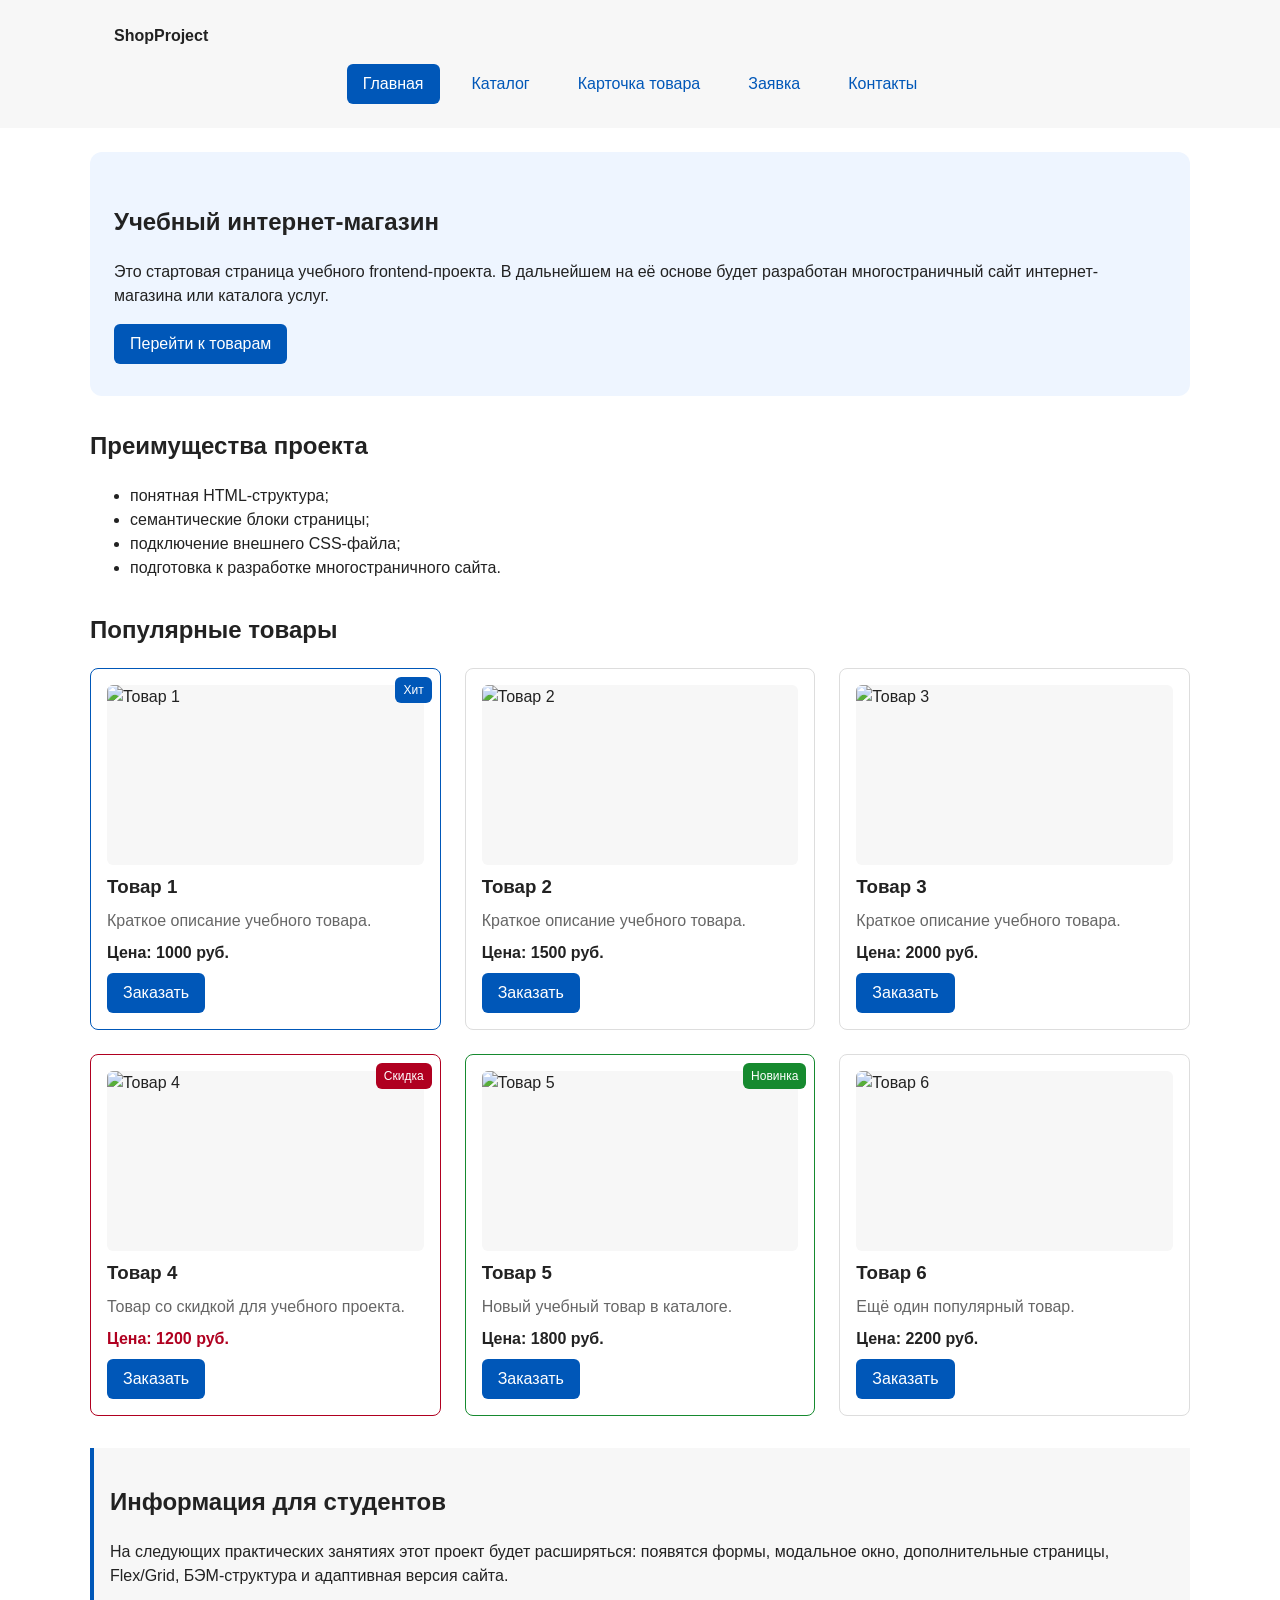
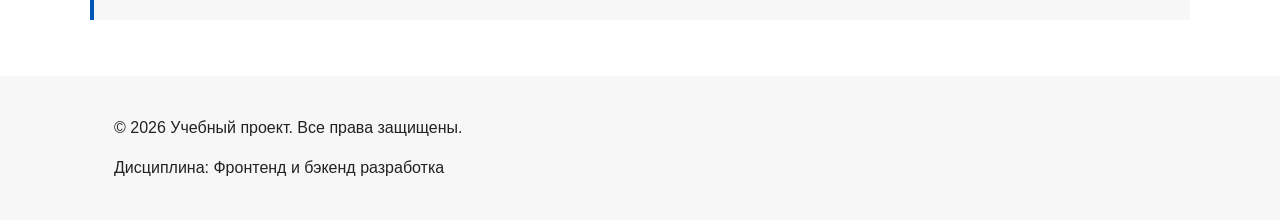
==== commit 20864ad4: "fix: prepare HTML CSS project for submission" ====
--- a/index.html
+++ b/index.html
@@ -22,16 +22,13 @@
             <a class="site-nav__link" href="catalog.html">Каталог</a>
           </li>
           <li class="site-nav__item">
+            <a class="site-nav__link" href="product.html">Карточка товара</a>
+          </li>
+          <li class="site-nav__item">
+            <a class="site-nav__link" href="order.html">Заявка</a>
+          </li>
+          <li class="site-nav__item">
             <a class="site-nav__link" href="contacts.html">Контакты</a>
-          </li>
-          <li class="site-nav__item">
-            <a class="site-nav__link" href="index.html#advantages">Преимущества</a>
-          </li>
-          <li class="site-nav__item">
-            <a class="site-nav__link" href="index.html#popular">Популярные товары</a>
-          </li>
-          <li class="site-nav__item">
-            <a class="site-nav__link" href="index.html#contacts">Обратная связь</a>
           </li>
         </ul>
       </nav>
@@ -64,38 +61,106 @@
       <h2>Популярные товары</h2>
 
       <div class="products-grid">
+
         <article class="product-card product-card--featured">
-          <h3 class="product-card__title">Товар 1</h3>
-          <p class="product-card__description">Краткое описание учебного товара.</p>
-          <p class="product-card__price">Цена: 1000 руб.</p>
-          <button class="button button--primary product-card__button"
-                  type="button"
-                  data-product="Товар 1">
-            Заказать
-          </button>
-        </article>
+  <span class="product-card__badge">Хит</span>
+  <img class="product-card__image"
+       src="images/product-1.jpg"
+       alt="Товар 1"
+       width="400"
+       height="300">
+  <h3 class="product-card__title">Товар 1</h3>
+  <p class="product-card__description">Краткое описание учебного товара.</p>
+  <p class="product-card__price">Цена: 1000 руб.</p>
+  <button class="button button--primary product-card__button"
+          type="button"
+          data-product="Товар 1">
+    Заказать
+  </button>
+</article>
 
         <article class="product-card">
-          <h3 class="product-card__title">Товар 2</h3>
-          <p class="product-card__description">Краткое описание учебного товара.</p>
-          <p class="product-card__price">Цена: 1500 руб.</p>
-          <button class="button button--primary product-card__button"
-                  type="button"
-                  data-product="Товар 2">
-            Заказать
-          </button>
-        </article>
+  <img class="product-card__image"
+       src="images/product-2.jpg"
+       alt="Товар 2"
+       width="400"
+       height="300">
+  <h3 class="product-card__title">Товар 2</h3>
+  <p class="product-card__description">Краткое описание учебного товара.</p>
+  <p class="product-card__price">Цена: 1500 руб.</p>
+  <button class="button button--primary product-card__button"
+          type="button"
+          data-product="Товар 2">
+    Заказать
+  </button>
+</article>
 
         <article class="product-card">
-          <h3 class="product-card__title">Товар 3</h3>
-          <p class="product-card__description">Краткое описание учебного товара.</p>
-          <p class="product-card__price">Цена: 2000 руб.</p>
-          <button class="button button--primary product-card__button"
-                  type="button"
-                  data-product="Товар 3">
-            Заказать
-          </button>
-        </article>
+  <img class="product-card__image"
+       src="images/product-3.jpg"
+       alt="Товар 3"
+       width="400"
+       height="300">
+  <h3 class="product-card__title">Товар 3</h3>
+  <p class="product-card__description">Краткое описание учебного товара.</p>
+  <p class="product-card__price">Цена: 2000 руб.</p>
+  <button class="button button--primary product-card__button"
+          type="button"
+          data-product="Товар 3">
+    Заказать
+  </button>
+</article>
+
+        <article class="product-card product-card--discount">
+  <span class="product-card__badge product-card__badge--discount">Скидка</span>
+  <img class="product-card__image"
+       src="images/product-4.jpg"
+       alt="Товар 4"
+       width="400"
+       height="300">
+  <h3 class="product-card__title">Товар 4</h3>
+  <p class="product-card__description">Товар со скидкой для учебного проекта.</p>
+  <p class="product-card__price">Цена: 1200 руб.</p>
+  <button class="button button--primary product-card__button"
+          type="button"
+          data-product="Товар 4">
+    Заказать
+  </button>
+</article>
+
+        <article class="product-card product-card--new">
+  <span class="product-card__badge product-card__badge--new">Новинка</span>
+  <img class="product-card__image"
+       src="images/product-5.jpg"
+       alt="Товар 5"
+       width="400"
+       height="300">
+  <h3 class="product-card__title">Товар 5</h3>
+  <p class="product-card__description">Новый учебный товар в каталоге.</p>
+  <p class="product-card__price">Цена: 1800 руб.</p>
+  <button class="button button--primary product-card__button"
+          type="button"
+          data-product="Товар 5">
+    Заказать
+  </button>
+</article>
+
+        <article class="product-card">
+  <img class="product-card__image"
+       src="images/product-6.jpg"
+       alt="Товар 6"
+       width="400"
+       height="300">
+  <h3 class="product-card__title">Товар 6</h3>
+  <p class="product-card__description">Ещё один популярный товар.</p>
+  <p class="product-card__price">Цена: 2200 руб.</p>
+  <button class="button button--primary product-card__button"
+          type="button"
+          data-product="Товар 6">
+    Заказать
+  </button>
+</article>
+
       </div>
     </section>
 
@@ -121,6 +186,8 @@
     </div>
   </footer>
 
+  <button class="to-top" id="to-top" type="button" aria-label="Наверх">↑</button>
+
   <dialog class="order-dialog" id="order-dialog" aria-labelledby="order-dialog-title">
     <h2 class="order-dialog__title" id="order-dialog-title">Оформление заявки</h2>
 
@@ -129,82 +196,26 @@
 
       <div class="order-form__field">
         <label class="order-form__label" for="order-name">Имя</label>
-        <input class="order-form__input"
-               id="order-name"
-               name="name"
-               type="text"
-               placeholder="Введите ваше имя"
-               minlength="2"
-               autocomplete="given-name"
-               required>
+        <input class="order-form__input" id="order-name" name="name" type="text"
+               placeholder="Введите ваше имя" minlength="2" autocomplete="given-name" required>
       </div>
 
       <div class="order-form__field">
         <label class="order-form__label" for="order-email">E-mail</label>
-        <input class="order-form__input"
-               id="order-email"
-               name="email"
-               type="email"
-               placeholder="example@mail.ru"
-               autocomplete="email"
-               required>
+        <input class="order-form__input" id="order-email" name="email" type="email"
+               placeholder="example@mail.ru" autocomplete="email" required>
       </div>
 
       <div class="order-form__field">
         <label class="order-form__label" for="order-phone">Телефон</label>
-        <input class="order-form__input"
-               id="order-phone"
-               name="phone"
-               type="tel"
-               inputmode="tel"
-               placeholder="+7 (900) 000-00-00"
-               pattern="^\+7 \(\d{3}\) \d{3}-\d{2}-\d{2}$"
-               required>
+        <input class="order-form__input" id="order-phone" name="phone" type="tel"
+               inputmode="tel" placeholder="+7 (900) 000-00-00"
+               pattern="^\+7 \(\d{3}\) \d{3}-\d{2}-\d{2}$" required>
         <small class="order-form__hint">Формат: +7 (900) 000-00-00</small>
       </div>
 
-      <div class="order-form__field">
-        <label class="order-form__label" for="order-date">Дата связи</label>
-        <input class="order-form__input"
-               id="order-date"
-               name="date"
-               type="date">
-      </div>
-
-      <div class="order-form__field">
-        <label class="order-form__label" for="order-topic">Тема заявки</label>
-        <select class="order-form__select" id="order-topic" name="topic" required>
-          <option value="">Выберите тему</option>
-          <option value="product">Заказ товара</option>
-          <option value="consultation">Консультация</option>
-          <option value="delivery">Доставка</option>
-        </select>
-      </div>
-
-      <div class="order-form__field">
-        <label class="order-form__label" for="order-comment">Комментарий</label>
-        <textarea class="order-form__textarea"
-                  id="order-comment"
-                  name="comment"
-                  rows="4"
-                  placeholder="Укажите дополнительную информацию"></textarea>
-      </div>
-
-      <div class="order-form__field order-form__field--checkbox">
-        <label class="order-form__label">
-          <input class="order-form__input order-form__input--checkbox"
-                 id="order-agreement"
-                 name="agreement"
-                 type="checkbox"
-                 required>
-          Я согласен на обработку данных
-        </label>
-      </div>
-
       <div class="order-form__actions">
-        <button class="button button--secondary"
-                type="button"
-                id="close-order-dialog">
+        <button class="button button--secondary" type="button" id="close-order-dialog">
           Закрыть
         </button>
         <button class="button button--primary" type="submit">
--- a/css/style.css
+++ b/css/style.css
@@ -2,7 +2,6 @@
    1. Переменные проекта
    =================================== */
 :root {
-  /* Основные цвета проекта */
   --color-bg: #ffffff;
   --color-text: #222222;
   --color-muted: #666666;
@@ -14,21 +13,19 @@
   --color-danger: #b00020;
   --color-success: #168a2f;
   --color-success-bg: #eefaf0;
+  --color-warning: #d97706;
   --color-white: #ffffff;
 
-  /* Отступы */
   --space-xs: 4px;
   --space-sm: 8px;
   --space-md: 16px;
   --space-lg: 24px;
   --space-xl: 32px;
 
-  /* Скругления */
   --radius-sm: 6px;
   --radius-md: 8px;
   --radius-lg: 12px;
 
-  /* Размеры */
   --container-width: 1100px;
 }
 
@@ -55,7 +52,6 @@
   padding: var(--space-lg);
 }
 
-/* Подсветка цели якоря */
 :target {
   outline: 2px dashed var(--color-primary);
   outline-offset: 4px;
@@ -126,6 +122,9 @@
    =================================== */
 .site-header {
   background-color: var(--color-surface);
+  position: sticky;
+  top: 0;
+  z-index: 10;
 }
 
 .site-header__inner {
@@ -141,7 +140,7 @@
 }
 
 /* ===================================
-   6. Блок: site-nav (Flexbox)
+   6. Блок: site-nav
    =================================== */
 .site-nav__list {
   display: flex;
@@ -216,7 +215,7 @@
 }
 
 /* ===================================
-   10. Блок: products-grid (CSS Grid)
+   10. Блок: products-grid
    =================================== */
 .products-grid {
   display: grid;
@@ -225,9 +224,10 @@
 }
 
 /* ===================================
-   11. Блок: product-card (Flexbox + БЭМ)
+   11. Блок: product-card
    =================================== */
 .product-card {
+  position: relative;
   display: flex;
   flex-direction: column;
   gap: var(--space-sm);
@@ -237,6 +237,15 @@
   background-color: var(--color-bg);
 }
 
+.product-card__image {
+  display: block;
+  width: 100%;
+  height: 180px;
+  object-fit: cover;
+  border-radius: var(--radius-sm);
+  background-color: var(--color-surface);
+}
+
 .product-card:hover {
   border-color: var(--color-primary);
 }
@@ -247,6 +256,30 @@
 
 .product-card--discount {
   border-color: var(--color-danger);
+}
+
+.product-card--new {
+  border-color: var(--color-success);
+}
+
+.product-card__badge {
+  position: absolute;
+  top: var(--space-sm);
+  right: var(--space-sm);
+  padding: 4px 8px;
+  font-size: 12px;
+  color: var(--color-white);
+  background-color: var(--color-primary);
+  border-radius: var(--radius-sm);
+  z-index: 1;
+}
+
+.product-card__badge--discount {
+  background-color: var(--color-danger);
+}
+
+.product-card__badge--new {
+  background-color: var(--color-success);
 }
 
 .product-card__title {
@@ -285,7 +318,7 @@
 }
 
 /* ===================================
-   13. Блок: catalog-layout (CSS Grid)
+   13. Блок: catalog-layout
    =================================== */
 .catalog-layout {
   max-width: var(--container-width);
@@ -327,12 +360,12 @@
   font-weight: 700;
 }
 
-.filters-form label {
+.filters-form__label {
   display: block;
   margin-bottom: var(--space-sm);
 }
 
-.filters-form input[type="number"] {
+.filters-form__input {
   width: 100%;
   padding: 8px 10px;
   border: 1px solid var(--color-border);
@@ -341,13 +374,66 @@
 }
 
 /* ===================================
-   15. Блок: order-dialog
+   15. Блок: product-detail
+   =================================== */
+.product-detail {
+  max-width: var(--container-width);
+  margin: 0 auto var(--space-xl);
+}
+
+.product-detail__card {
+  padding: var(--space-lg);
+}
+
+.product-detail__title {
+  margin: 0 0 var(--space-sm);
+}
+
+.product-detail__actions {
+  display: flex;
+  gap: var(--space-md);
+  flex-wrap: wrap;
+  margin-top: var(--space-md);
+}
+
+/* ===================================
+   16. Блок: product-table
+   =================================== */
+.product-table {
+  width: 100%;
+  margin: var(--space-md) 0;
+  border-collapse: collapse;
+  font-size: 14px;
+}
+
+.product-table caption {
+  caption-side: top;
+  text-align: left;
+  font-weight: 700;
+  padding: var(--space-sm) 0;
+}
+
+.product-table th,
+.product-table td {
+  padding: var(--space-sm) var(--space-md);
+  border: 1px solid var(--color-border);
+  text-align: left;
+}
+
+.product-table thead th {
+  background-color: var(--color-surface);
+}
+
+/* ===================================
+   17. Блок: order-dialog
    =================================== */
 .order-dialog {
   width: min(100% - 32px, 560px);
   padding: var(--space-lg);
   border: none;
   border-radius: var(--radius-lg);
+  position: relative;
+  z-index: 100;
 }
 
 .order-dialog::backdrop {
@@ -359,7 +445,7 @@
 }
 
 /* ===================================
-   16. Блок: order-form
+   18. Блок: order-form
    =================================== */
 .order-form__field {
   margin-bottom: var(--space-md);
@@ -380,7 +466,7 @@
   font: inherit;
 }
 
-.order-form__input[type="checkbox"] {
+.order-form__input--checkbox {
   width: auto;
 }
 
@@ -397,16 +483,21 @@
   outline-offset: 3px;
 }
 
+.order-form__actions {
+  display: flex;
+  gap: var(--space-md);
+  margin-top: var(--space-lg);
+}
+
 .order-form__hint {
   display: block;
   margin-top: var(--space-xs);
   color: var(--color-muted);
 }
 
-.order-form__actions {
-  display: flex;
-  gap: var(--space-md);
-  margin-top: var(--space-lg);
+.order-form--page {
+  max-width: 560px;
+  margin: 0 auto;
 }
 
 [aria-invalid="true"] {
@@ -414,7 +505,7 @@
 }
 
 /* ===================================
-   17. Блок: success-message
+   19. Блок: success-message
    =================================== */
 .success-message {
   max-width: var(--container-width);
@@ -425,7 +516,7 @@
 }
 
 /* ===================================
-   18. Блок: site-footer
+   20. Блок: site-footer
    =================================== */
 .site-footer {
   background-color: var(--color-surface);
@@ -435,4 +526,39 @@
   max-width: var(--container-width);
   margin: 0 auto;
   padding: var(--space-lg);
+}
+
+/* ===================================
+   21. Кнопка «Наверх»
+   =================================== */
+.to-top {
+  position: fixed;
+  right: var(--space-lg);
+  bottom: var(--space-lg);
+  width: 44px;
+  height: 44px;
+  border: none;
+  border-radius: 50%;
+  background-color: var(--color-primary);
+  color: var(--color-white);
+  font-size: 20px;
+  cursor: pointer;
+  z-index: 50;
+  opacity: 0;
+  visibility: hidden;
+  transition: opacity 0.2s ease;
+}
+
+.to-top.is-visible {
+  opacity: 1;
+  visibility: visible;
+}
+
+.to-top:hover {
+  background-color: var(--color-primary-dark);
+}
+
+.to-top:focus-visible {
+  outline: 2px solid var(--color-primary);
+  outline-offset: 3px;
 }
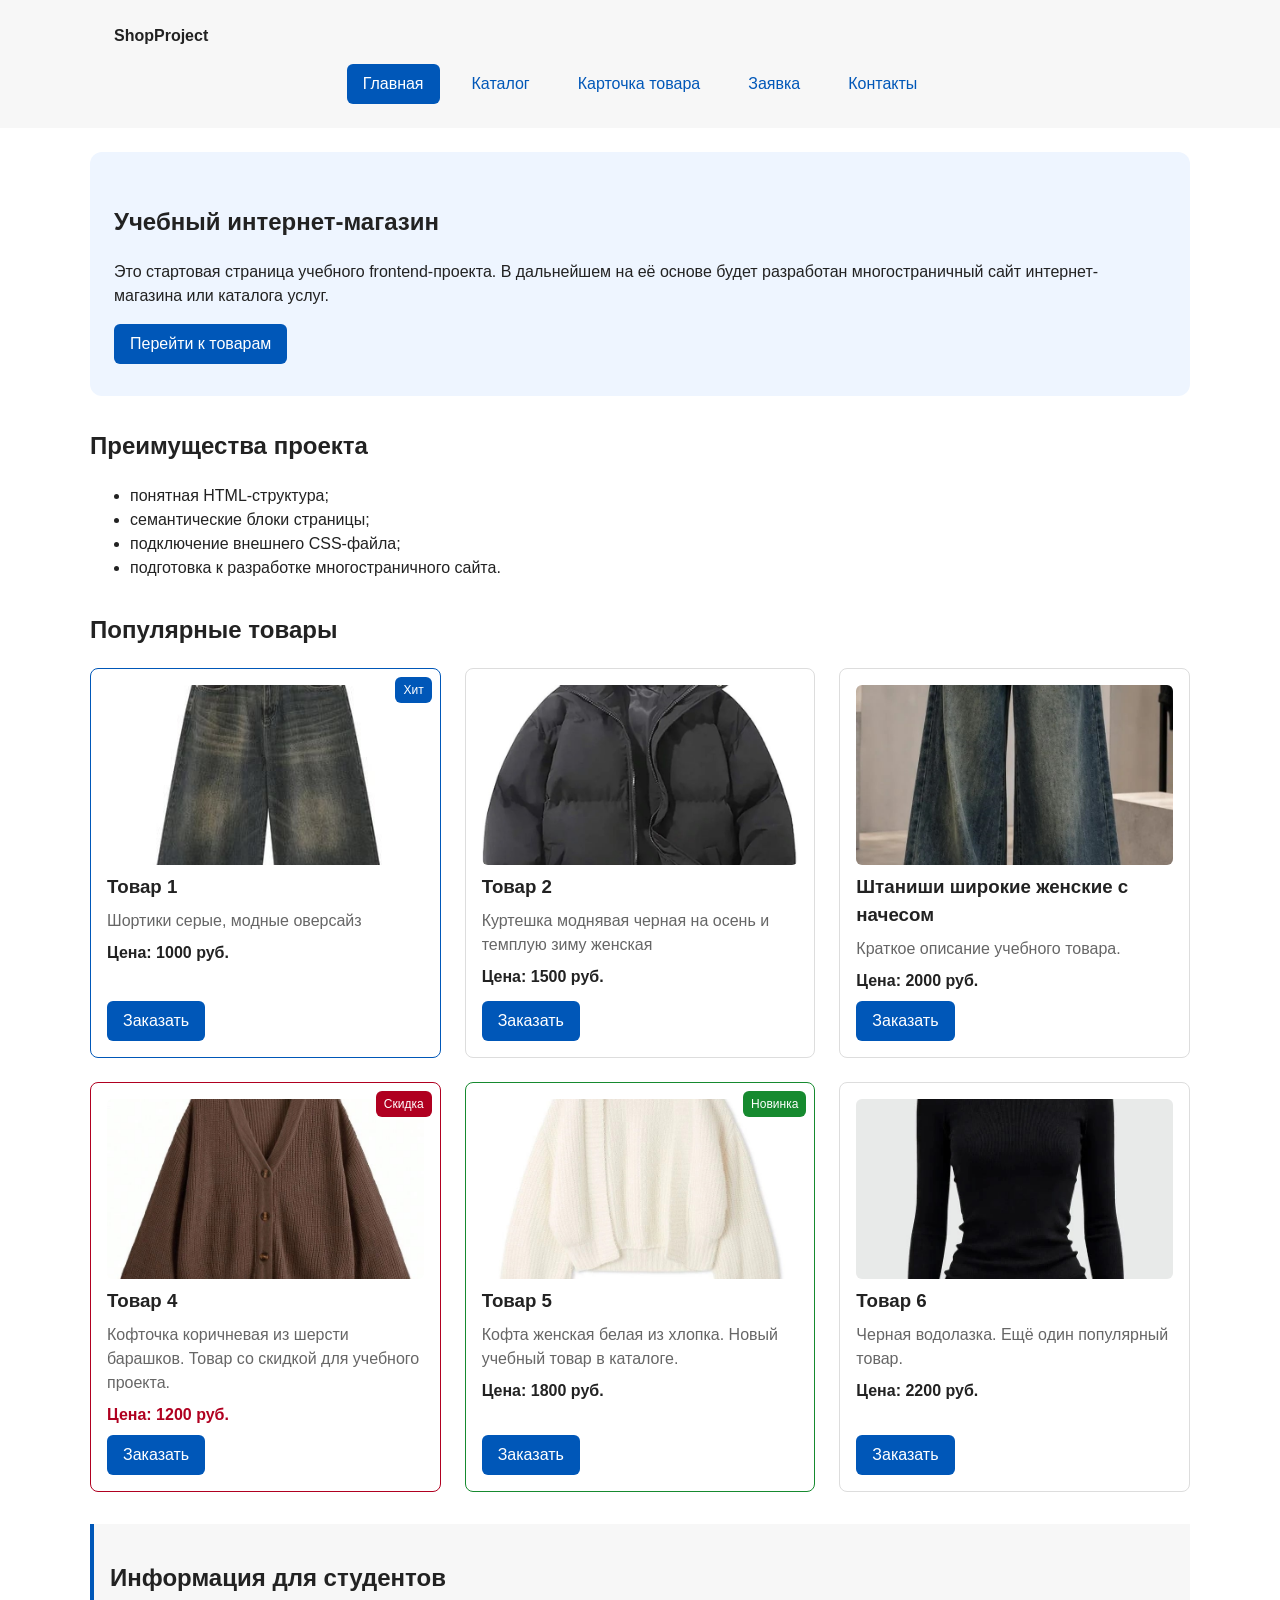
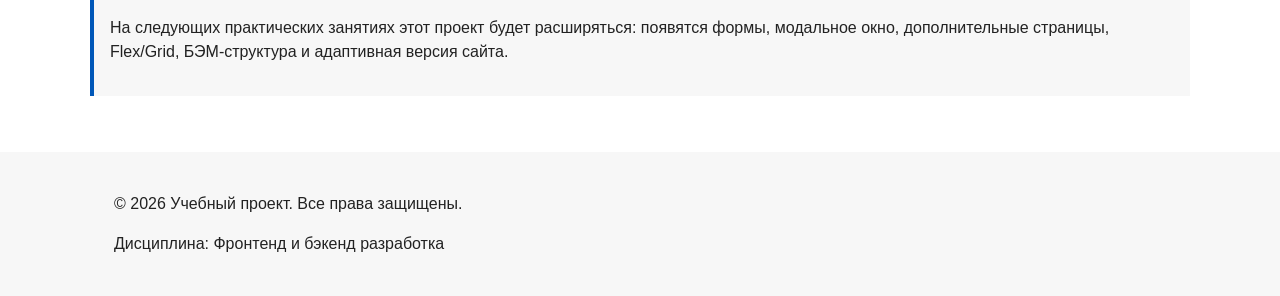
==== commit fd9e983b: "feat: images and footer" ====
--- a/index.html
+++ b/index.html
@@ -65,12 +65,12 @@
         <article class="product-card product-card--featured">
   <span class="product-card__badge">Хит</span>
   <img class="product-card__image"
-       src="images/product-1.jpg"
+       src="./images/product-1.jpg"
        alt="Товар 1"
        width="400"
        height="300">
   <h3 class="product-card__title">Товар 1</h3>
-  <p class="product-card__description">Краткое описание учебного товара.</p>
+  <p class="product-card__description">Шортики серые, модные оверсайз</p>
   <p class="product-card__price">Цена: 1000 руб.</p>
   <button class="button button--primary product-card__button"
           type="button"
@@ -81,12 +81,12 @@
 
         <article class="product-card">
   <img class="product-card__image"
-       src="images/product-2.jpg"
+       src="./images/product-2.jpg"
        alt="Товар 2"
        width="400"
        height="300">
   <h3 class="product-card__title">Товар 2</h3>
-  <p class="product-card__description">Краткое описание учебного товара.</p>
+  <p class="product-card__description">Куртешка моднявая черная на осень и темплую зиму женская</p>
   <p class="product-card__price">Цена: 1500 руб.</p>
   <button class="button button--primary product-card__button"
           type="button"
@@ -97,11 +97,11 @@
 
         <article class="product-card">
   <img class="product-card__image"
-       src="images/product-3.jpg"
+       src="./images/product-3.jpg"
        alt="Товар 3"
        width="400"
        height="300">
-  <h3 class="product-card__title">Товар 3</h3>
+  <h3 class="product-card__title">Штаниши широкие женские с начесом</h3>
   <p class="product-card__description">Краткое описание учебного товара.</p>
   <p class="product-card__price">Цена: 2000 руб.</p>
   <button class="button button--primary product-card__button"
@@ -114,12 +114,12 @@
         <article class="product-card product-card--discount">
   <span class="product-card__badge product-card__badge--discount">Скидка</span>
   <img class="product-card__image"
-       src="images/product-4.jpg"
+       src="./images/product-4.jpg"
        alt="Товар 4"
        width="400"
        height="300">
   <h3 class="product-card__title">Товар 4</h3>
-  <p class="product-card__description">Товар со скидкой для учебного проекта.</p>
+  <p class="product-card__description">Кофточка коричневая из шерсти барашков. Товар со скидкой для учебного проекта.</p>
   <p class="product-card__price">Цена: 1200 руб.</p>
   <button class="button button--primary product-card__button"
           type="button"
@@ -131,12 +131,12 @@
         <article class="product-card product-card--new">
   <span class="product-card__badge product-card__badge--new">Новинка</span>
   <img class="product-card__image"
-       src="images/product-5.jpg"
+       src="./images/product-5.jpg"
        alt="Товар 5"
        width="400"
        height="300">
   <h3 class="product-card__title">Товар 5</h3>
-  <p class="product-card__description">Новый учебный товар в каталоге.</p>
+  <p class="product-card__description">Кофта женская белая из хлопка. Новый учебный товар в каталоге.</p>
   <p class="product-card__price">Цена: 1800 руб.</p>
   <button class="button button--primary product-card__button"
           type="button"
@@ -147,12 +147,12 @@
 
         <article class="product-card">
   <img class="product-card__image"
-       src="images/product-6.jpg"
+       src="./images/product-6.jpg"
        alt="Товар 6"
        width="400"
        height="300">
   <h3 class="product-card__title">Товар 6</h3>
-  <p class="product-card__description">Ещё один популярный товар.</p>
+  <p class="product-card__description">Черная водолазка. Ещё один популярный товар.</p>
   <p class="product-card__price">Цена: 2200 руб.</p>
   <button class="button button--primary product-card__button"
           type="button"
--- a/css/style.css
+++ b/css/style.css
@@ -46,6 +46,18 @@
   line-height: 1.5;
   color: var(--color-text);
   background-color: var(--color-bg);
+
+  /* добавить */
+  display: flex;
+  flex-direction: column;
+  min-height: 100vh;
+}
+
+main {
+  padding: var(--space-lg);
+
+  /* добавить */
+  flex: 1;
 }
 
 main {
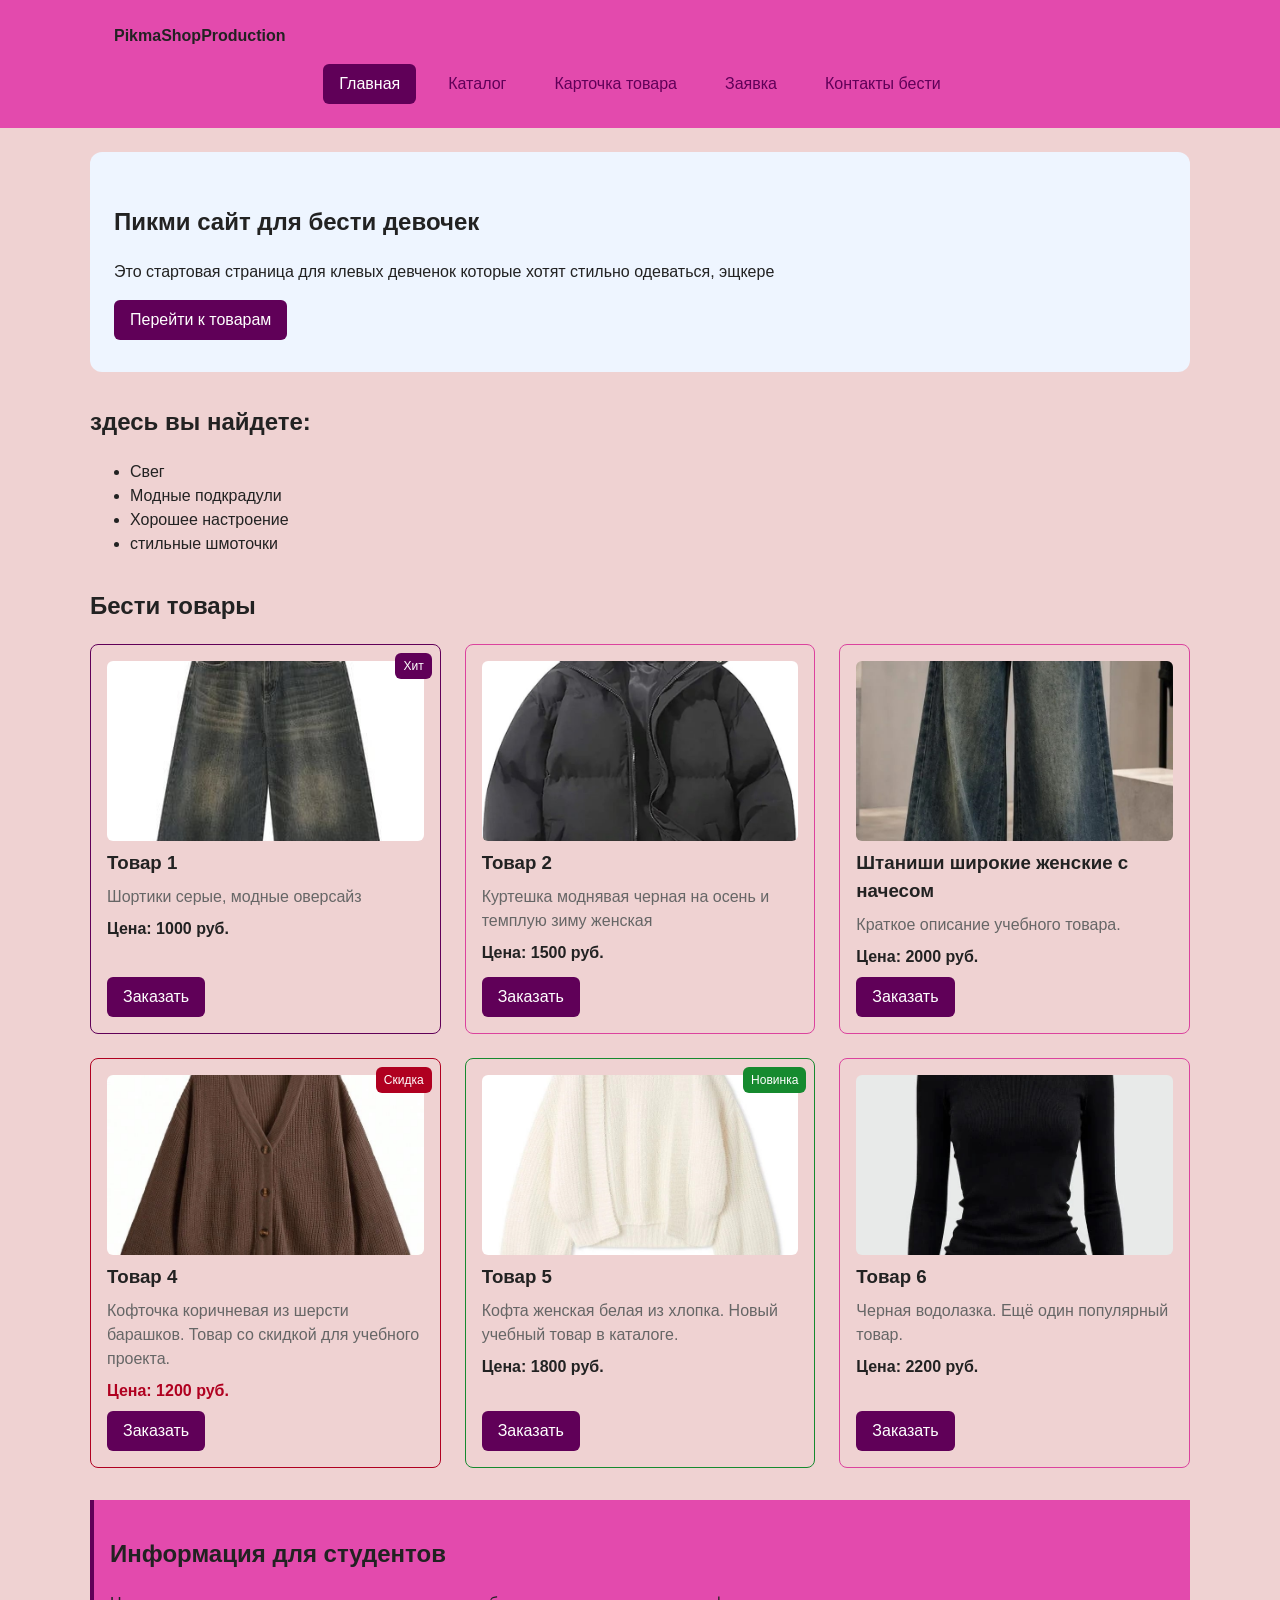
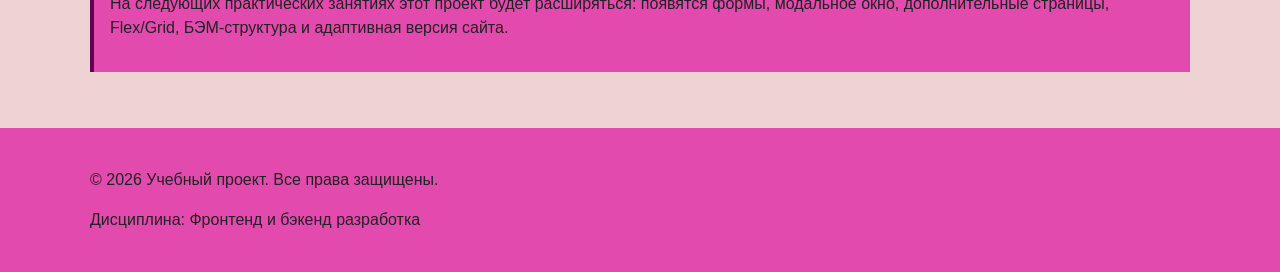
==== commit 9845496a: "feat: style" ====
--- a/index.html
+++ b/index.html
@@ -4,7 +4,7 @@
   <meta charset="UTF-8">
   <meta name="viewport" content="width=device-width, initial-scale=1.0">
   <meta name="description" content="Главная страница учебного интернет-магазина: популярные товары, преимущества проекта и форма заявки.">
-  <title>Главная – Учебный интернет-магазин</title>
+  <title>Сайт для настоящих пикмух</title>
   <link rel="stylesheet" href="css/style.css">
   <script src="js/main.js" defer></script>
 </head>
@@ -12,7 +12,7 @@
 
   <header class="site-header">
     <div class="site-header__inner">
-      <a class="site-header__logo" href="index.html">ShopProject</a>
+      <a class="site-header__logo" href="index.html">PikmaShopProduction</a>
       <nav class="site-nav" aria-label="Основная навигация">
         <ul class="site-nav__list">
           <li class="site-nav__item">
@@ -28,7 +28,7 @@
             <a class="site-nav__link" href="order.html">Заявка</a>
           </li>
           <li class="site-nav__item">
-            <a class="site-nav__link" href="contacts.html">Контакты</a>
+            <a class="site-nav__link" href="contacts.html">Контакты бести</a>
           </li>
         </ul>
       </nav>
@@ -38,27 +38,25 @@
   <main>
 
     <section class="hero">
-      <h1>Учебный интернет-магазин</h1>
+      <h1>Пикми сайт для бести девочек</h1>
       <p>
-        Это стартовая страница учебного frontend-проекта.
-        В дальнейшем на её основе будет разработан многостраничный сайт
-        интернет-магазина или каталога услуг.
+        Это стартовая страница для клевых девченок которые хотят стильно одеваться, эщкере
       </p>
       <a class="button button--primary" href="#popular">Перейти к товарам</a>
     </section>
 
     <section class="section" id="advantages">
-      <h2>Преимущества проекта</h2>
+      <h2>здесь вы найдете:</h2>
       <ul class="advantages-list">
-        <li>понятная HTML-структура;</li>
-        <li>семантические блоки страницы;</li>
-        <li>подключение внешнего CSS-файла;</li>
-        <li>подготовка к разработке многостраничного сайта.</li>
+        <li>Свег</li>
+        <li>Модные подкрадули</li>
+        <li>Хорошее настроение</li>
+        <li>стильные шмоточки</li>
       </ul>
     </section>
 
     <section class="section" id="popular">
-      <h2>Популярные товары</h2>
+      <h2>Бести товары</h2>
 
       <div class="products-grid">
 
--- a/css/style.css
+++ b/css/style.css
@@ -2,13 +2,13 @@
    1. Переменные проекта
    =================================== */
 :root {
-  --color-bg: #ffffff;
+  --color-bg: #efd2d2;
   --color-text: #222222;
   --color-muted: #666666;
-  --color-primary: #0057b8;
-  --color-primary-dark: #003f86;
-  --color-border: #dddddd;
-  --color-surface: #f7f7f7;
+  --color-primary: #600058;
+  --color-primary-dark: #86007d;
+  --color-border: #db439e;
+  --color-surface: #e34aad;
   --color-surface-accent: #eef5ff;
   --color-danger: #b00020;
   --color-success: #168a2f;
@@ -54,8 +54,6 @@
 }
 
 main {
-  padding: var(--space-lg);
-
   /* добавить */
   flex: 1;
 }
@@ -531,13 +529,13 @@
    20. Блок: site-footer
    =================================== */
 .site-footer {
+  padding: var(--space-lg);
   background-color: var(--color-surface);
 }
 
 .site-footer__inner {
   max-width: var(--container-width);
   margin: 0 auto;
-  padding: var(--space-lg);
 }
 
 /* ===================================
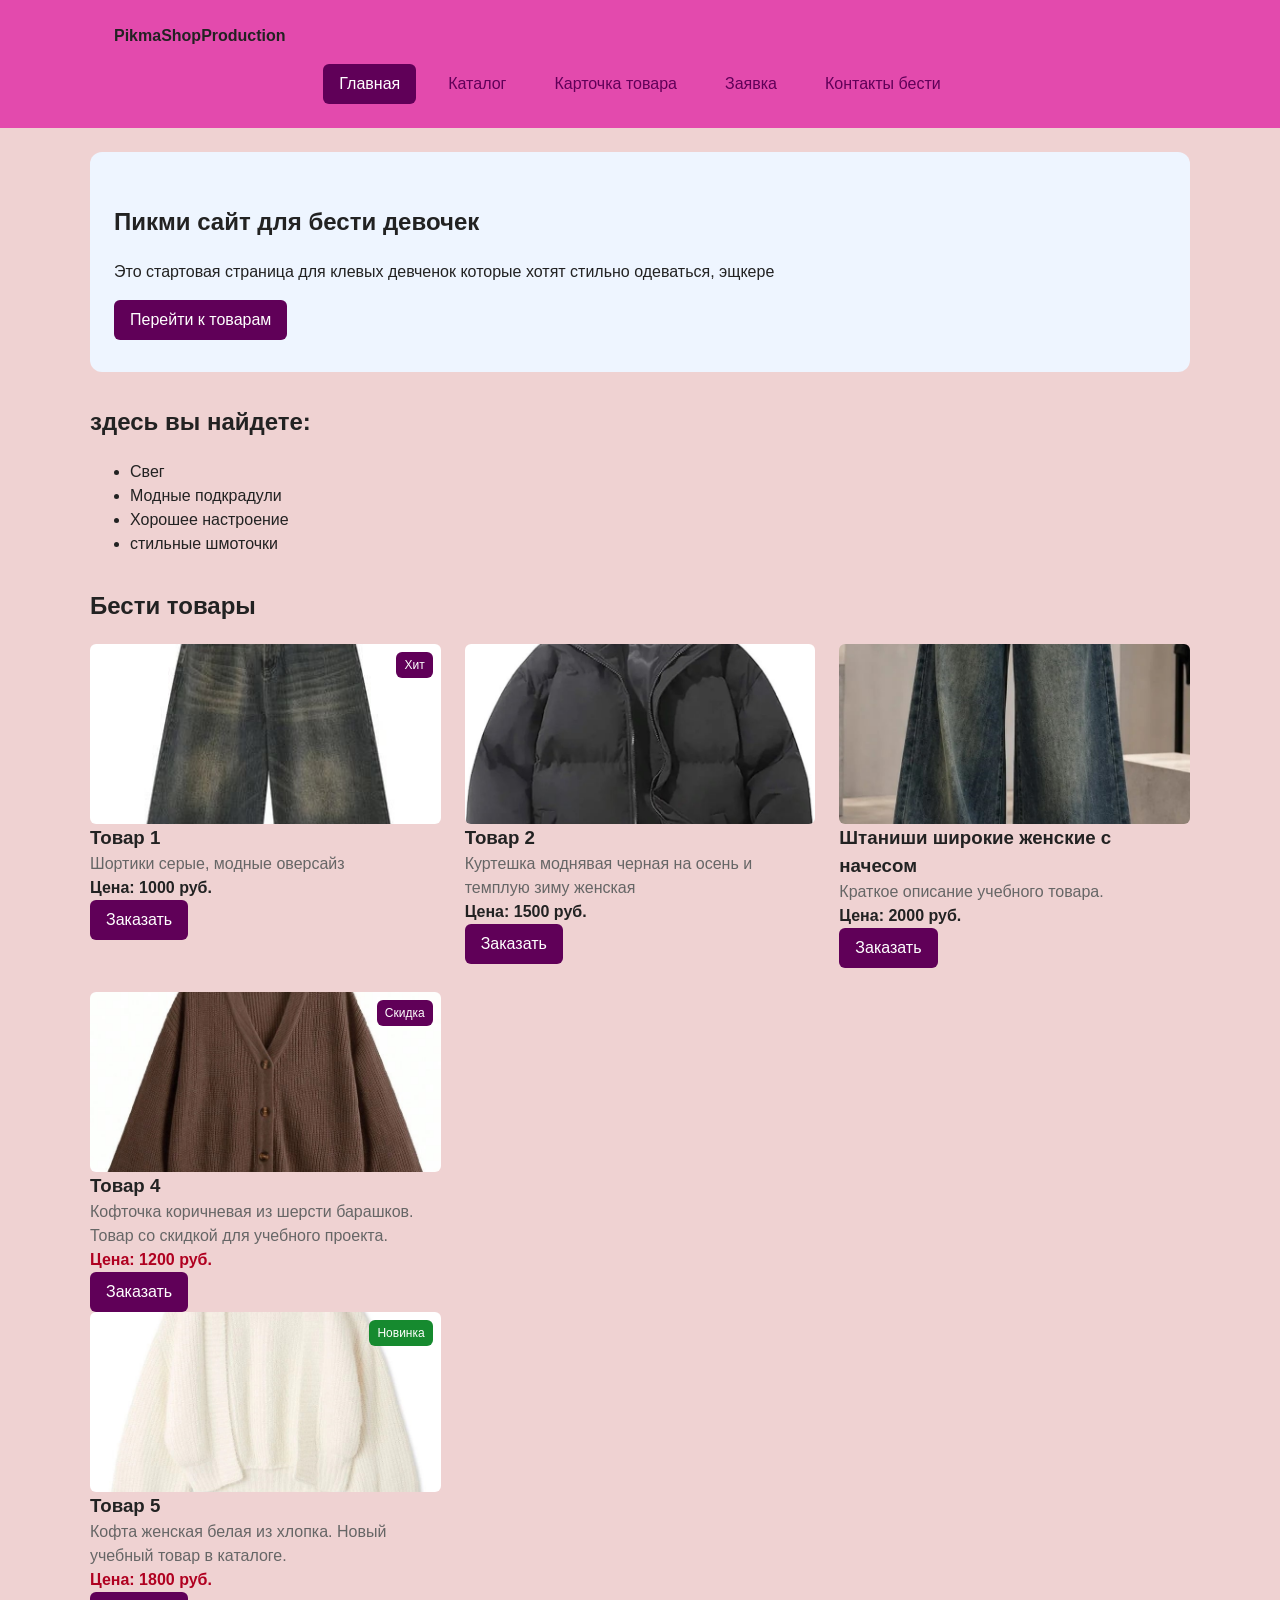
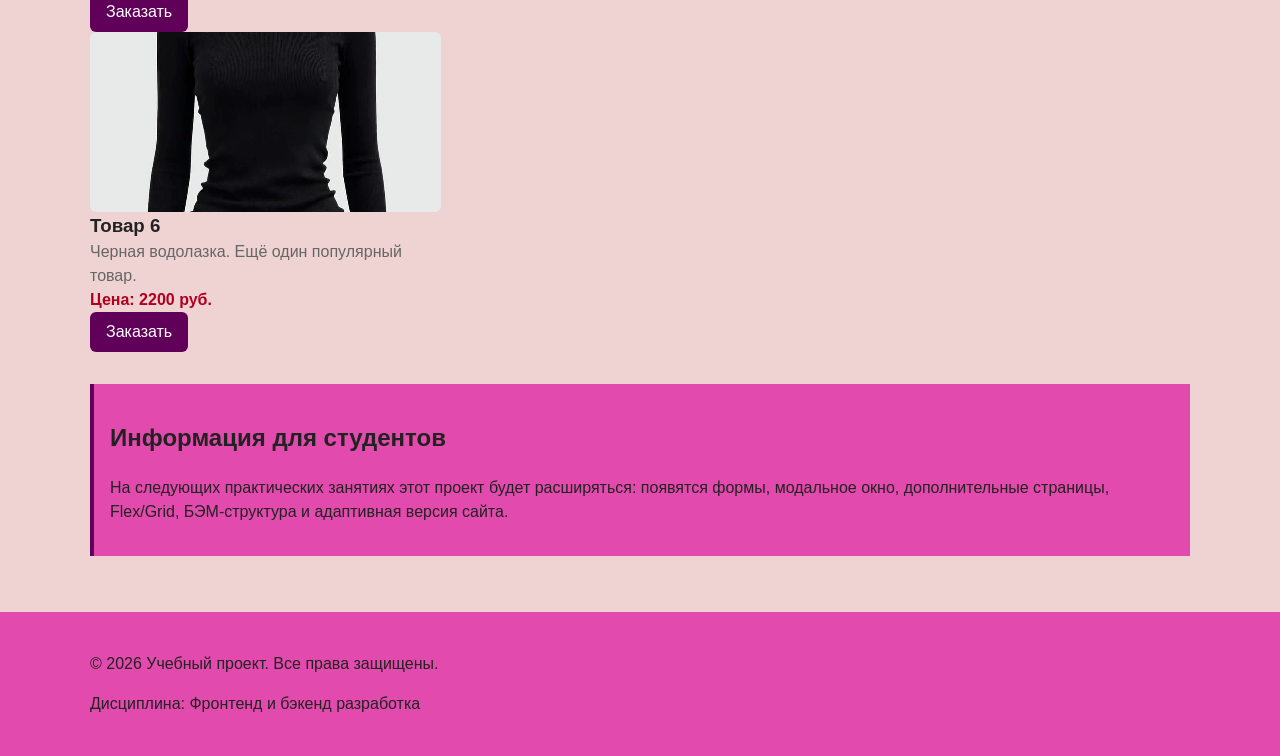
==== commit 39d77c49: "feat: main" ====
--- a/index.html
+++ b/index.html
@@ -110,7 +110,8 @@
 </article>
 
         <article class="product-card product-card--discount">
-  <span class="product-card__badge product-card__badge--discount">Скидка</span>
+  <article class="product-card product-card--discount">
+  <span class="product-card__badge">Скидка</span>
   <img class="product-card__image"
        src="./images/product-4.jpg"
        alt="Товар 4"
--- a/css/style.css
+++ b/css/style.css
@@ -238,13 +238,16 @@
    =================================== */
 .product-card {
   position: relative;
-  display: flex;
-  flex-direction: column;
-  gap: var(--space-sm);
-  padding: var(--space-md);
-  border: 1px solid var(--color-border);
-  border-radius: var(--radius-md);
-  background-color: var(--color-bg);
+}
+
+.product-card__badge {
+  position: absolute;
+  top: var(--space-sm);
+  right: var(--space-sm);
+  padding: 4px 8px;
+  color: var(--color-white);
+  background-color: var(--color-danger);
+  border-radius: var(--radius-sm);
 }
 
 .product-card__image {
